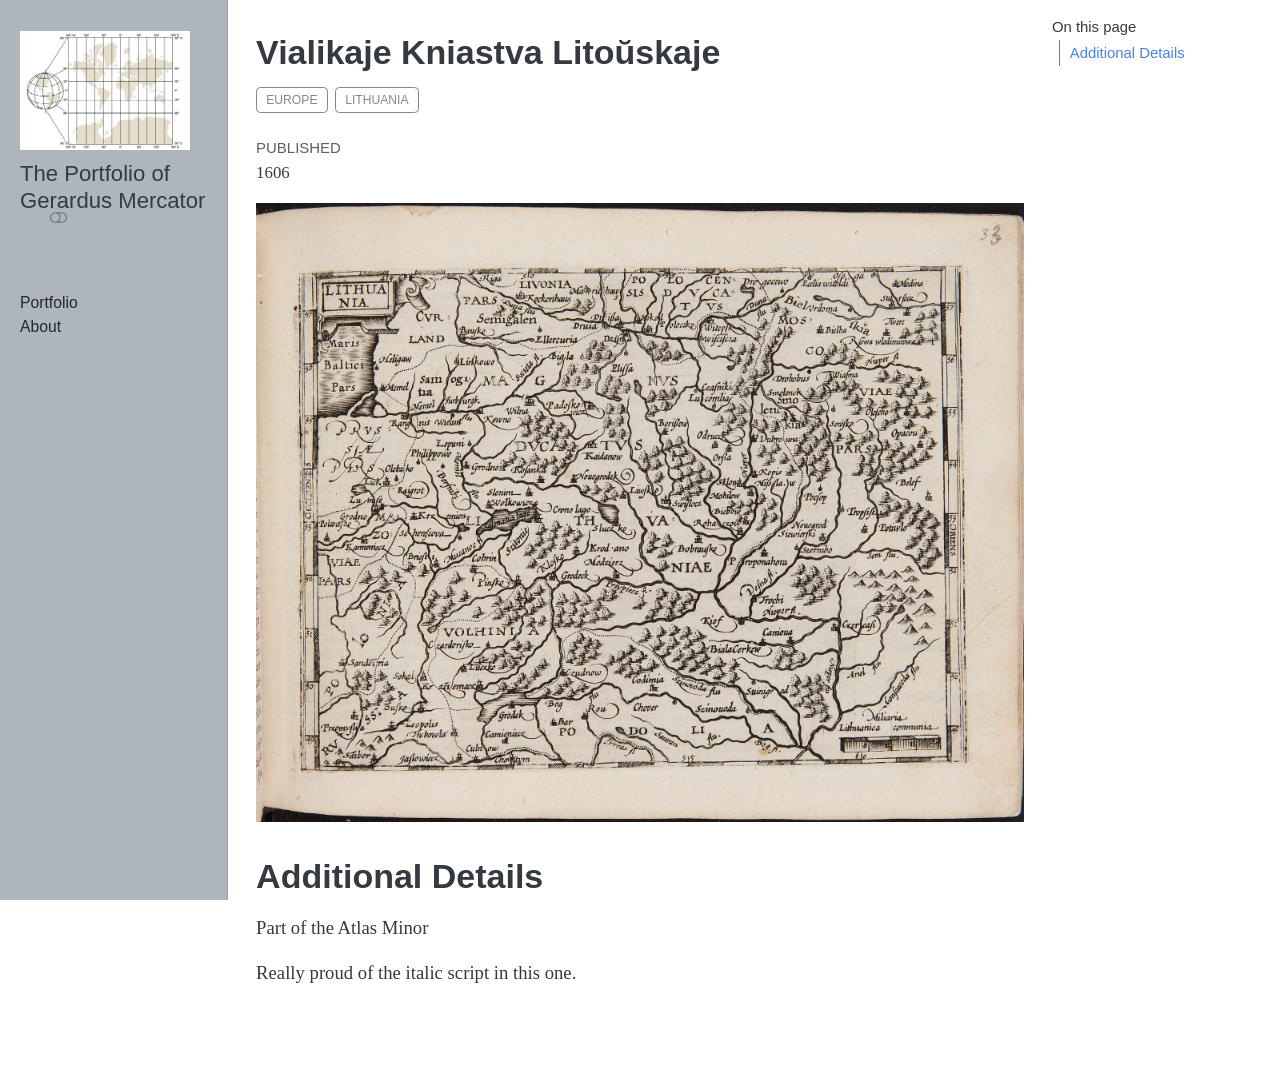
==== portfolio/lithuania/index.html @ 826758b4 "Built site for gh-pages" ====
<!DOCTYPE html>
<html xmlns="http://www.w3.org/1999/xhtml" lang="en" xml:lang="en"><head>

<meta charset="utf-8">
<meta name="generator" content="quarto-1.8.27">

<meta name="viewport" content="width=device-width, initial-scale=1.0, user-scalable=yes">

<meta name="dcterms.date" content="1606-01-01">

<title>Vialikaje Kniastva Litoŭskaje – My Portfolio</title>
<style>
code{white-space: pre-wrap;}
span.smallcaps{font-variant: small-caps;}
div.columns{display: flex; gap: min(4vw, 1.5em);}
div.column{flex: auto; overflow-x: auto;}
div.hanging-indent{margin-left: 1.5em; text-indent: -1.5em;}
ul.task-list{list-style: none;}
ul.task-list li input[type="checkbox"] {
  width: 0.8em;
  margin: 0 0.8em 0.2em -1em; /* quarto-specific, see https://github.com/quarto-dev/quarto-cli/issues/4556 */ 
  vertical-align: middle;
}
</style>


<script src="../../site_libs/quarto-nav/quarto-nav.js"></script>
<script src="../../site_libs/quarto-nav/headroom.min.js"></script>
<script src="../../site_libs/clipboard/clipboard.min.js"></script>
<script src="../../site_libs/quarto-search/autocomplete.umd.js"></script>
<script src="../../site_libs/quarto-search/fuse.min.js"></script>
<script src="../../site_libs/quarto-search/quarto-search.js"></script>
<meta name="quarto:offset" content="../../">
<link href="../..//logo.jpg" rel="icon" type="image/jpeg">
<script src="../../site_libs/quarto-html/quarto.js" type="module"></script>
<script src="../../site_libs/quarto-html/tabsets/tabsets.js" type="module"></script>
<script src="../../site_libs/quarto-html/axe/axe-check.js" type="module"></script>
<script src="../../site_libs/quarto-html/popper.min.js"></script>
<script src="../../site_libs/quarto-html/tippy.umd.min.js"></script>
<script src="../../site_libs/quarto-html/anchor.min.js"></script>
<link href="../../site_libs/quarto-html/tippy.css" rel="stylesheet">
<link href="../../site_libs/quarto-html/quarto-syntax-highlighting-ed96de9b727972fe78a7b5d16c58bf87.css" rel="stylesheet" class="quarto-color-scheme" id="quarto-text-highlighting-styles">
<link href="../../site_libs/quarto-html/quarto-syntax-highlighting-dark-4d9afe2b8d18ee9fa5d0d57b5ed4214d.css" rel="stylesheet" class="quarto-color-scheme quarto-color-alternate" id="quarto-text-highlighting-styles">
<link href="../../site_libs/quarto-html/quarto-syntax-highlighting-ed96de9b727972fe78a7b5d16c58bf87.css" rel="stylesheet" class="quarto-color-scheme-extra" id="quarto-text-highlighting-styles">
<script src="../../site_libs/bootstrap/bootstrap.min.js"></script>
<link href="../../site_libs/bootstrap/bootstrap-icons.css" rel="stylesheet">
<link href="../../site_libs/bootstrap/bootstrap-9fcf7a18369d275bc55558f000c729bd.min.css" rel="stylesheet" append-hash="true" class="quarto-color-scheme" id="quarto-bootstrap" data-mode="light">
<link href="../../site_libs/bootstrap/bootstrap-dark-da94aab8b07e0a6a9131356ee4c3b277.min.css" rel="stylesheet" append-hash="true" class="quarto-color-scheme quarto-color-alternate" id="quarto-bootstrap" data-mode="dark">
<link href="../../site_libs/bootstrap/bootstrap-9fcf7a18369d275bc55558f000c729bd.min.css" rel="stylesheet" append-hash="true" class="quarto-color-scheme-extra" id="quarto-bootstrap" data-mode="light">
<script id="quarto-search-options" type="application/json">{
  "location": "sidebar",
  "copy-button": false,
  "collapse-after": 3,
  "panel-placement": "start",
  "type": "textbox",
  "limit": 50,
  "keyboard-shortcut": [
    "f",
    "/",
    "s"
  ],
  "show-item-context": false,
  "language": {
    "search-no-results-text": "No results",
    "search-matching-documents-text": "matching documents",
    "search-copy-link-title": "Copy link to search",
    "search-hide-matches-text": "Hide additional matches",
    "search-more-match-text": "more match in this document",
    "search-more-matches-text": "more matches in this document",
    "search-clear-button-title": "Clear",
    "search-text-placeholder": "",
    "search-detached-cancel-button-title": "Cancel",
    "search-submit-button-title": "Submit",
    "search-label": "Search"
  }
}</script>


<link rel="stylesheet" href="../../styles.css">
</head>

<body class="nav-sidebar docked quarto-light"><script id="quarto-html-before-body" type="application/javascript">
    const toggleBodyColorMode = (bsSheetEl) => {
      const mode = bsSheetEl.getAttribute("data-mode");
      const bodyEl = window.document.querySelector("body");
      if (mode === "dark") {
        bodyEl.classList.add("quarto-dark");
        bodyEl.classList.remove("quarto-light");
      } else {
        bodyEl.classList.add("quarto-light");
        bodyEl.classList.remove("quarto-dark");
      }
    }
    const toggleBodyColorPrimary = () => {
      const bsSheetEl = window.document.querySelector("link#quarto-bootstrap:not([rel=disabled-stylesheet])");
      if (bsSheetEl) {
        toggleBodyColorMode(bsSheetEl);
      }
    }
    const setColorSchemeToggle = (alternate) => {
      const toggles = window.document.querySelectorAll('.quarto-color-scheme-toggle');
      for (let i=0; i < toggles.length; i++) {
        const toggle = toggles[i];
        if (toggle) {
          if (alternate) {
            toggle.classList.add("alternate");
          } else {
            toggle.classList.remove("alternate");
          }
        }
      }
    };
    const toggleColorMode = (alternate) => {
      // Switch the stylesheets
      const primaryStylesheets = window.document.querySelectorAll('link.quarto-color-scheme:not(.quarto-color-alternate)');
      const alternateStylesheets = window.document.querySelectorAll('link.quarto-color-scheme.quarto-color-alternate');
      manageTransitions('#quarto-margin-sidebar .nav-link', false);
      if (alternate) {
        // note: dark is layered on light, we don't disable primary!
        enableStylesheet(alternateStylesheets);
        for (const sheetNode of alternateStylesheets) {
          if (sheetNode.id === "quarto-bootstrap") {
            toggleBodyColorMode(sheetNode);
          }
        }
      } else {
        disableStylesheet(alternateStylesheets);
        enableStylesheet(primaryStylesheets)
        toggleBodyColorPrimary();
      }
      manageTransitions('#quarto-margin-sidebar .nav-link', true);
      // Switch the toggles
      setColorSchemeToggle(alternate)
      // Hack to workaround the fact that safari doesn't
      // properly recolor the scrollbar when toggling (#1455)
      if (navigator.userAgent.indexOf('Safari') > 0 && navigator.userAgent.indexOf('Chrome') == -1) {
        manageTransitions("body", false);
        window.scrollTo(0, 1);
        setTimeout(() => {
          window.scrollTo(0, 0);
          manageTransitions("body", true);
        }, 40);
      }
    }
    const disableStylesheet = (stylesheets) => {
      for (let i=0; i < stylesheets.length; i++) {
        const stylesheet = stylesheets[i];
        stylesheet.rel = 'disabled-stylesheet';
      }
    }
    const enableStylesheet = (stylesheets) => {
      for (let i=0; i < stylesheets.length; i++) {
        const stylesheet = stylesheets[i];
        if(stylesheet.rel !== 'stylesheet') { // for Chrome, which will still FOUC without this check
          stylesheet.rel = 'stylesheet';
        }
      }
    }
    const manageTransitions = (selector, allowTransitions) => {
      const els = window.document.querySelectorAll(selector);
      for (let i=0; i < els.length; i++) {
        const el = els[i];
        if (allowTransitions) {
          el.classList.remove('notransition');
        } else {
          el.classList.add('notransition');
        }
      }
    }
    const isFileUrl = () => {
      return window.location.protocol === 'file:';
    }
    const hasAlternateSentinel = () => {
      let styleSentinel = getColorSchemeSentinel();
      if (styleSentinel !== null) {
        return styleSentinel === "alternate";
      } else {
        return false;
      }
    }
    const setStyleSentinel = (alternate) => {
      const value = alternate ? "alternate" : "default";
      if (!isFileUrl()) {
        window.localStorage.setItem("quarto-color-scheme", value);
      } else {
        localAlternateSentinel = value;
      }
    }
    const getColorSchemeSentinel = () => {
      if (!isFileUrl()) {
        const storageValue = window.localStorage.getItem("quarto-color-scheme");
        return storageValue != null ? storageValue : localAlternateSentinel;
      } else {
        return localAlternateSentinel;
      }
    }
    const toggleGiscusIfUsed = (isAlternate, darkModeDefault) => {
      const baseTheme = document.querySelector('#giscus-base-theme')?.value ?? 'light';
      const alternateTheme = document.querySelector('#giscus-alt-theme')?.value ?? 'dark';
      let newTheme = '';
      if(authorPrefersDark) {
        newTheme = isAlternate ? baseTheme : alternateTheme;
      } else {
        newTheme = isAlternate ? alternateTheme : baseTheme;
      }
      const changeGiscusTheme = () => {
        // From: https://github.com/giscus/giscus/issues/336
        const sendMessage = (message) => {
          const iframe = document.querySelector('iframe.giscus-frame');
          if (!iframe) return;
          iframe.contentWindow.postMessage({ giscus: message }, 'https://giscus.app');
        }
        sendMessage({
          setConfig: {
            theme: newTheme
          }
        });
      }
      const isGiscussLoaded = window.document.querySelector('iframe.giscus-frame') !== null;
      if (isGiscussLoaded) {
        changeGiscusTheme();
      }
    };
    const authorPrefersDark = false;
    const darkModeDefault = authorPrefersDark;
      document.querySelector('link#quarto-text-highlighting-styles.quarto-color-scheme-extra').rel = 'disabled-stylesheet';
      document.querySelector('link#quarto-bootstrap.quarto-color-scheme-extra').rel = 'disabled-stylesheet';
    let localAlternateSentinel = darkModeDefault ? 'alternate' : 'default';
    // Dark / light mode switch
    window.quartoToggleColorScheme = () => {
      // Read the current dark / light value
      let toAlternate = !hasAlternateSentinel();
      toggleColorMode(toAlternate);
      setStyleSentinel(toAlternate);
      toggleGiscusIfUsed(toAlternate, darkModeDefault);
      window.dispatchEvent(new Event('resize'));
    };
    // Switch to dark mode if need be
    if (hasAlternateSentinel()) {
      toggleColorMode(true);
    } else {
      toggleColorMode(false);
    }
  </script>

<div id="quarto-search-results"></div>
  <header id="quarto-header" class="headroom fixed-top">
  <nav class="quarto-secondary-nav">
    <div class="container-fluid d-flex">
      <button type="button" class="quarto-btn-toggle btn" data-bs-toggle="collapse" role="button" data-bs-target=".quarto-sidebar-collapse-item" aria-controls="quarto-sidebar" aria-expanded="false" aria-label="Toggle sidebar navigation" onclick="if (window.quartoToggleHeadroom) { window.quartoToggleHeadroom(); }">
        <i class="bi bi-layout-text-sidebar-reverse"></i>
      </button>
        <nav class="quarto-page-breadcrumbs" aria-label="breadcrumb"><ol class="breadcrumb"><li class="breadcrumb-item">
      The Portfolio of Gerardus Mercator
      </li></ol></nav>
        <a class="flex-grow-1" role="navigation" data-bs-toggle="collapse" data-bs-target=".quarto-sidebar-collapse-item" aria-controls="quarto-sidebar" aria-expanded="false" aria-label="Toggle sidebar navigation" onclick="if (window.quartoToggleHeadroom) { window.quartoToggleHeadroom(); }">      
        </a>
      <button type="button" class="btn quarto-search-button" aria-label="Search" onclick="window.quartoOpenSearch();">
        <i class="bi bi-search"></i>
      </button>
    </div>
  </nav>
</header>
<!-- content -->
<div id="quarto-content" class="quarto-container page-columns page-rows-contents page-layout-article">
<!-- sidebar -->
  <nav id="quarto-sidebar" class="sidebar collapse collapse-horizontal quarto-sidebar-collapse-item sidebar-navigation docked overflow-auto">
    <div class="pt-lg-2 mt-2 text-left sidebar-header sidebar-header-stacked">
      <a href="../../index.html" class="sidebar-logo-link">
      <img src="../../logo.jpg" alt="" class="sidebar-logo light-content py-0 d-lg-inline d-none">
      <img src="../../logo.jpg" alt="" class="sidebar-logo dark-content py-0 d-lg-inline d-none">
      </a>
    <div class="sidebar-title mb-0 py-0">
      <a href="../../">The Portfolio of Gerardus Mercator</a> 
        <div class="sidebar-tools-main tools-wide">
    <a href="https://bsky.app" title="" class="quarto-navigation-tool px-1" aria-label=""><i class="bi bi-bluesky"></i></a>
    <a href="https://github.com" title="" class="quarto-navigation-tool px-1" aria-label=""><i class="bi bi-github"></i></a>
    <a href="https://gmail.com" title="" class="quarto-navigation-tool px-1" aria-label=""><i class="bi bi-envelope"></i></a>
  <a href="" class="quarto-color-scheme-toggle quarto-navigation-tool  px-1" onclick="window.quartoToggleColorScheme(); return false;" title="Toggle dark mode"><i class="bi"></i></a>
</div>
    </div>
      </div>
        <div class="mt-2 flex-shrink-0 align-items-center">
        <div class="sidebar-search">
        <div id="quarto-search" class="" title="Search"></div>
        </div>
        </div>
    <div class="sidebar-menu-container"> 
    <ul class="list-unstyled mt-1">
        <li class="sidebar-item">
  <div class="sidebar-item-container"> 
  <a href="../../index.html" class="sidebar-item-text sidebar-link">
 <span class="menu-text">Portfolio</span></a>
  </div>
</li>
        <li class="sidebar-item">
  <div class="sidebar-item-container"> 
  <a href="../../about.html" class="sidebar-item-text sidebar-link">
 <span class="menu-text">About</span></a>
  </div>
</li>
    </ul>
    </div>
</nav>
<div id="quarto-sidebar-glass" class="quarto-sidebar-collapse-item" data-bs-toggle="collapse" data-bs-target=".quarto-sidebar-collapse-item"></div>
<!-- margin-sidebar -->
    <div id="quarto-margin-sidebar" class="sidebar margin-sidebar">
        <nav id="TOC" role="doc-toc" class="toc-active">
    <h2 id="toc-title">On this page</h2>
   
  <ul>
  <li><a href="#additional-details" id="toc-additional-details" class="nav-link active" data-scroll-target="#additional-details">Additional Details</a></li>
  </ul>
</nav>
    </div>
<!-- main -->
<main class="content" id="quarto-document-content">


<header id="title-block-header" class="quarto-title-block default">
<div class="quarto-title">
<h1 class="title">Vialikaje Kniastva Litoŭskaje</h1>
  <div class="quarto-categories">
    <div class="quarto-category">europe</div>
    <div class="quarto-category">lithuania</div>
  </div>
  </div>



<div class="quarto-title-meta">

    
    <div>
    <div class="quarto-title-meta-heading">Published</div>
    <div class="quarto-title-meta-contents">
      <p class="date">1606</p>
    </div>
  </div>
  
    
  </div>
  


</header>


<p><img src="./lithuania.jpg" class="img-fluid"></p>
<section id="additional-details" class="level1">
<h1>Additional Details</h1>
<p>Part of the Atlas Minor</p>
<p>Really proud of the italic script in this one.</p>


</section>

</main> <!-- /main -->
<script id="quarto-html-after-body" type="application/javascript">
  window.document.addEventListener("DOMContentLoaded", function (event) {
    // Ensure there is a toggle, if there isn't float one in the top right
    if (window.document.querySelector('.quarto-color-scheme-toggle') === null) {
      const a = window.document.createElement('a');
      a.classList.add('top-right');
      a.classList.add('quarto-color-scheme-toggle');
      a.href = "";
      a.onclick = function() { try { window.quartoToggleColorScheme(); } catch {} return false; };
      const i = window.document.createElement("i");
      i.classList.add('bi');
      a.appendChild(i);
      window.document.body.appendChild(a);
    }
    setColorSchemeToggle(hasAlternateSentinel())
    const icon = "";
    const anchorJS = new window.AnchorJS();
    anchorJS.options = {
      placement: 'right',
      icon: icon
    };
    anchorJS.add('.anchored');
    const isCodeAnnotation = (el) => {
      for (const clz of el.classList) {
        if (clz.startsWith('code-annotation-')) {                     
          return true;
        }
      }
      return false;
    }
    const onCopySuccess = function(e) {
      // button target
      const button = e.trigger;
      // don't keep focus
      button.blur();
      // flash "checked"
      button.classList.add('code-copy-button-checked');
      var currentTitle = button.getAttribute("title");
      button.setAttribute("title", "Copied!");
      let tooltip;
      if (window.bootstrap) {
        button.setAttribute("data-bs-toggle", "tooltip");
        button.setAttribute("data-bs-placement", "left");
        button.setAttribute("data-bs-title", "Copied!");
        tooltip = new bootstrap.Tooltip(button, 
          { trigger: "manual", 
            customClass: "code-copy-button-tooltip",
            offset: [0, -8]});
        tooltip.show();    
      }
      setTimeout(function() {
        if (tooltip) {
          tooltip.hide();
          button.removeAttribute("data-bs-title");
          button.removeAttribute("data-bs-toggle");
          button.removeAttribute("data-bs-placement");
        }
        button.setAttribute("title", currentTitle);
        button.classList.remove('code-copy-button-checked');
      }, 1000);
      // clear code selection
      e.clearSelection();
    }
    const getTextToCopy = function(trigger) {
      const outerScaffold = trigger.parentElement.cloneNode(true);
      const codeEl = outerScaffold.querySelector('code');
      for (const childEl of codeEl.children) {
        if (isCodeAnnotation(childEl)) {
          childEl.remove();
        }
      }
      return codeEl.innerText;
    }
    const clipboard = new window.ClipboardJS('.code-copy-button:not([data-in-quarto-modal])', {
      text: getTextToCopy
    });
    clipboard.on('success', onCopySuccess);
    if (window.document.getElementById('quarto-embedded-source-code-modal')) {
      const clipboardModal = new window.ClipboardJS('.code-copy-button[data-in-quarto-modal]', {
        text: getTextToCopy,
        container: window.document.getElementById('quarto-embedded-source-code-modal')
      });
      clipboardModal.on('success', onCopySuccess);
    }
      var localhostRegex = new RegExp(/^(?:http|https):\/\/localhost\:?[0-9]*\//);
      var mailtoRegex = new RegExp(/^mailto:/);
        var filterRegex = new RegExp('/' + window.location.host + '/');
      var isInternal = (href) => {
          return filterRegex.test(href) || localhostRegex.test(href) || mailtoRegex.test(href);
      }
      // Inspect non-navigation links and adorn them if external
     var links = window.document.querySelectorAll('a[href]:not(.nav-link):not(.navbar-brand):not(.toc-action):not(.sidebar-link):not(.sidebar-item-toggle):not(.pagination-link):not(.no-external):not([aria-hidden]):not(.dropdown-item):not(.quarto-navigation-tool):not(.about-link)');
      for (var i=0; i<links.length; i++) {
        const link = links[i];
        if (!isInternal(link.href)) {
          // undo the damage that might have been done by quarto-nav.js in the case of
          // links that we want to consider external
          if (link.dataset.originalHref !== undefined) {
            link.href = link.dataset.originalHref;
          }
        }
      }
    function tippyHover(el, contentFn, onTriggerFn, onUntriggerFn) {
      const config = {
        allowHTML: true,
        maxWidth: 500,
        delay: 100,
        arrow: false,
        appendTo: function(el) {
            return el.parentElement;
        },
        interactive: true,
        interactiveBorder: 10,
        theme: 'quarto',
        placement: 'bottom-start',
      };
      if (contentFn) {
        config.content = contentFn;
      }
      if (onTriggerFn) {
        config.onTrigger = onTriggerFn;
      }
      if (onUntriggerFn) {
        config.onUntrigger = onUntriggerFn;
      }
      window.tippy(el, config); 
    }
    const noterefs = window.document.querySelectorAll('a[role="doc-noteref"]');
    for (var i=0; i<noterefs.length; i++) {
      const ref = noterefs[i];
      tippyHover(ref, function() {
        // use id or data attribute instead here
        let href = ref.getAttribute('data-footnote-href') || ref.getAttribute('href');
        try { href = new URL(href).hash; } catch {}
        const id = href.replace(/^#\/?/, "");
        const note = window.document.getElementById(id);
        if (note) {
          return note.innerHTML;
        } else {
          return "";
        }
      });
    }
    const xrefs = window.document.querySelectorAll('a.quarto-xref');
    const processXRef = (id, note) => {
      // Strip column container classes
      const stripColumnClz = (el) => {
        el.classList.remove("page-full", "page-columns");
        if (el.children) {
          for (const child of el.children) {
            stripColumnClz(child);
          }
        }
      }
      stripColumnClz(note)
      if (id === null || id.startsWith('sec-')) {
        // Special case sections, only their first couple elements
        const container = document.createElement("div");
        if (note.children && note.children.length > 2) {
          container.appendChild(note.children[0].cloneNode(true));
          for (let i = 1; i < note.children.length; i++) {
            const child = note.children[i];
            if (child.tagName === "P" && child.innerText === "") {
              continue;
            } else {
              container.appendChild(child.cloneNode(true));
              break;
            }
          }
          if (window.Quarto?.typesetMath) {
            window.Quarto.typesetMath(container);
          }
          return container.innerHTML
        } else {
          if (window.Quarto?.typesetMath) {
            window.Quarto.typesetMath(note);
          }
          return note.innerHTML;
        }
      } else {
        // Remove any anchor links if they are present
        const anchorLink = note.querySelector('a.anchorjs-link');
        if (anchorLink) {
          anchorLink.remove();
        }
        if (window.Quarto?.typesetMath) {
          window.Quarto.typesetMath(note);
        }
        if (note.classList.contains("callout")) {
          return note.outerHTML;
        } else {
          return note.innerHTML;
        }
      }
    }
    for (var i=0; i<xrefs.length; i++) {
      const xref = xrefs[i];
      tippyHover(xref, undefined, function(instance) {
        instance.disable();
        let url = xref.getAttribute('href');
        let hash = undefined; 
        if (url.startsWith('#')) {
          hash = url;
        } else {
          try { hash = new URL(url).hash; } catch {}
        }
        if (hash) {
          const id = hash.replace(/^#\/?/, "");
          const note = window.document.getElementById(id);
          if (note !== null) {
            try {
              const html = processXRef(id, note.cloneNode(true));
              instance.setContent(html);
            } finally {
              instance.enable();
              instance.show();
            }
          } else {
            // See if we can fetch this
            fetch(url.split('#')[0])
            .then(res => res.text())
            .then(html => {
              const parser = new DOMParser();
              const htmlDoc = parser.parseFromString(html, "text/html");
              const note = htmlDoc.getElementById(id);
              if (note !== null) {
                const html = processXRef(id, note);
                instance.setContent(html);
              } 
            }).finally(() => {
              instance.enable();
              instance.show();
            });
          }
        } else {
          // See if we can fetch a full url (with no hash to target)
          // This is a special case and we should probably do some content thinning / targeting
          fetch(url)
          .then(res => res.text())
          .then(html => {
            const parser = new DOMParser();
            const htmlDoc = parser.parseFromString(html, "text/html");
            const note = htmlDoc.querySelector('main.content');
            if (note !== null) {
              // This should only happen for chapter cross references
              // (since there is no id in the URL)
              // remove the first header
              if (note.children.length > 0 && note.children[0].tagName === "HEADER") {
                note.children[0].remove();
              }
              const html = processXRef(null, note);
              instance.setContent(html);
            } 
          }).finally(() => {
            instance.enable();
            instance.show();
          });
        }
      }, function(instance) {
      });
    }
        let selectedAnnoteEl;
        const selectorForAnnotation = ( cell, annotation) => {
          let cellAttr = 'data-code-cell="' + cell + '"';
          let lineAttr = 'data-code-annotation="' +  annotation + '"';
          const selector = 'span[' + cellAttr + '][' + lineAttr + ']';
          return selector;
        }
        const selectCodeLines = (annoteEl) => {
          const doc = window.document;
          const targetCell = annoteEl.getAttribute("data-target-cell");
          const targetAnnotation = annoteEl.getAttribute("data-target-annotation");
          const annoteSpan = window.document.querySelector(selectorForAnnotation(targetCell, targetAnnotation));
          const lines = annoteSpan.getAttribute("data-code-lines").split(",");
          const lineIds = lines.map((line) => {
            return targetCell + "-" + line;
          })
          let top = null;
          let height = null;
          let parent = null;
          if (lineIds.length > 0) {
              //compute the position of the single el (top and bottom and make a div)
              const el = window.document.getElementById(lineIds[0]);
              top = el.offsetTop;
              height = el.offsetHeight;
              parent = el.parentElement.parentElement;
            if (lineIds.length > 1) {
              const lastEl = window.document.getElementById(lineIds[lineIds.length - 1]);
              const bottom = lastEl.offsetTop + lastEl.offsetHeight;
              height = bottom - top;
            }
            if (top !== null && height !== null && parent !== null) {
              // cook up a div (if necessary) and position it 
              let div = window.document.getElementById("code-annotation-line-highlight");
              if (div === null) {
                div = window.document.createElement("div");
                div.setAttribute("id", "code-annotation-line-highlight");
                div.style.position = 'absolute';
                parent.appendChild(div);
              }
              div.style.top = top - 2 + "px";
              div.style.height = height + 4 + "px";
              div.style.left = 0;
              let gutterDiv = window.document.getElementById("code-annotation-line-highlight-gutter");
              if (gutterDiv === null) {
                gutterDiv = window.document.createElement("div");
                gutterDiv.setAttribute("id", "code-annotation-line-highlight-gutter");
                gutterDiv.style.position = 'absolute';
                const codeCell = window.document.getElementById(targetCell);
                const gutter = codeCell.querySelector('.code-annotation-gutter');
                gutter.appendChild(gutterDiv);
              }
              gutterDiv.style.top = top - 2 + "px";
              gutterDiv.style.height = height + 4 + "px";
            }
            selectedAnnoteEl = annoteEl;
          }
        };
        const unselectCodeLines = () => {
          const elementsIds = ["code-annotation-line-highlight", "code-annotation-line-highlight-gutter"];
          elementsIds.forEach((elId) => {
            const div = window.document.getElementById(elId);
            if (div) {
              div.remove();
            }
          });
          selectedAnnoteEl = undefined;
        };
          // Handle positioning of the toggle
      window.addEventListener(
        "resize",
        throttle(() => {
          elRect = undefined;
          if (selectedAnnoteEl) {
            selectCodeLines(selectedAnnoteEl);
          }
        }, 10)
      );
      function throttle(fn, ms) {
      let throttle = false;
      let timer;
        return (...args) => {
          if(!throttle) { // first call gets through
              fn.apply(this, args);
              throttle = true;
          } else { // all the others get throttled
              if(timer) clearTimeout(timer); // cancel #2
              timer = setTimeout(() => {
                fn.apply(this, args);
                timer = throttle = false;
              }, ms);
          }
        };
      }
        // Attach click handler to the DT
        const annoteDls = window.document.querySelectorAll('dt[data-target-cell]');
        for (const annoteDlNode of annoteDls) {
          annoteDlNode.addEventListener('click', (event) => {
            const clickedEl = event.target;
            if (clickedEl !== selectedAnnoteEl) {
              unselectCodeLines();
              const activeEl = window.document.querySelector('dt[data-target-cell].code-annotation-active');
              if (activeEl) {
                activeEl.classList.remove('code-annotation-active');
              }
              selectCodeLines(clickedEl);
              clickedEl.classList.add('code-annotation-active');
            } else {
              // Unselect the line
              unselectCodeLines();
              clickedEl.classList.remove('code-annotation-active');
            }
          });
        }
    const findCites = (el) => {
      const parentEl = el.parentElement;
      if (parentEl) {
        const cites = parentEl.dataset.cites;
        if (cites) {
          return {
            el,
            cites: cites.split(' ')
          };
        } else {
          return findCites(el.parentElement)
        }
      } else {
        return undefined;
      }
    };
    var bibliorefs = window.document.querySelectorAll('a[role="doc-biblioref"]');
    for (var i=0; i<bibliorefs.length; i++) {
      const ref = bibliorefs[i];
      const citeInfo = findCites(ref);
      if (citeInfo) {
        tippyHover(citeInfo.el, function() {
          var popup = window.document.createElement('div');
          citeInfo.cites.forEach(function(cite) {
            var citeDiv = window.document.createElement('div');
            citeDiv.classList.add('hanging-indent');
            citeDiv.classList.add('csl-entry');
            var biblioDiv = window.document.getElementById('ref-' + cite);
            if (biblioDiv) {
              citeDiv.innerHTML = biblioDiv.innerHTML;
            }
            popup.appendChild(citeDiv);
          });
          return popup.innerHTML;
        });
      }
    }
  });
  </script>
</div> <!-- /content -->




</body></html>
---- site_libs/quarto-html/tippy.css ----
.tippy-box[data-animation=fade][data-state=hidden]{opacity:0}[data-tippy-root]{max-width:calc(100vw - 10px)}.tippy-box{position:relative;background-color:#333;color:#fff;border-radius:4px;font-size:14px;line-height:1.4;white-space:normal;outline:0;transition-property:transform,visibility,opacity}.tippy-box[data-placement^=top]>.tippy-arrow{bottom:0}.tippy-box[data-placement^=top]>.tippy-arrow:before{bottom:-7px;left:0;border-width:8px 8px 0;border-top-color:initial;transform-origin:center top}.tippy-box[data-placement^=bottom]>.tippy-arrow{top:0}.tippy-box[data-placement^=bottom]>.tippy-arrow:before{top:-7px;left:0;border-width:0 8px 8px;border-bottom-color:initial;transform-origin:center bottom}.tippy-box[data-placement^=left]>.tippy-arrow{right:0}.tippy-box[data-placement^=left]>.tippy-arrow:before{border-width:8px 0 8px 8px;border-left-color:initial;right:-7px;transform-origin:center left}.tippy-box[data-placement^=right]>.tippy-arrow{left:0}.tippy-box[data-placement^=right]>.tippy-arrow:before{left:-7px;border-width:8px 8px 8px 0;border-right-color:initial;transform-origin:center right}.tippy-box[data-inertia][data-state=visible]{transition-timing-function:cubic-bezier(.54,1.5,.38,1.11)}.tippy-arrow{width:16px;height:16px;color:#333}.tippy-arrow:before{content:"";position:absolute;border-color:transparent;border-style:solid}.tippy-content{position:relative;padding:5px 9px;z-index:1}
---- site_libs/quarto-html/quarto-syntax-highlighting-ed96de9b727972fe78a7b5d16c58bf87.css ----
/* quarto syntax highlight colors */
:root {
  --quarto-hl-ot-color: #003B4F;
  --quarto-hl-at-color: #657422;
  --quarto-hl-ss-color: #20794D;
  --quarto-hl-an-color: #5E5E5E;
  --quarto-hl-fu-color: #4758AB;
  --quarto-hl-st-color: #20794D;
  --quarto-hl-cf-color: #003B4F;
  --quarto-hl-op-color: #5E5E5E;
  --quarto-hl-er-color: #AD0000;
  --quarto-hl-bn-color: #AD0000;
  --quarto-hl-al-color: #AD0000;
  --quarto-hl-va-color: #111111;
  --quarto-hl-bu-color: inherit;
  --quarto-hl-ex-color: inherit;
  --quarto-hl-pp-color: #AD0000;
  --quarto-hl-in-color: #5E5E5E;
  --quarto-hl-vs-color: #20794D;
  --quarto-hl-wa-color: #5E5E5E;
  --quarto-hl-do-color: #5E5E5E;
  --quarto-hl-im-color: #00769E;
  --quarto-hl-ch-color: #20794D;
  --quarto-hl-dt-color: #AD0000;
  --quarto-hl-fl-color: #AD0000;
  --quarto-hl-co-color: #5E5E5E;
  --quarto-hl-cv-color: #5E5E5E;
  --quarto-hl-cn-color: #8f5902;
  --quarto-hl-sc-color: #5E5E5E;
  --quarto-hl-dv-color: #AD0000;
  --quarto-hl-kw-color: #003B4F;
}

/* other quarto variables */
:root {
  --quarto-font-monospace: SFMono-Regular, Menlo, Monaco, Consolas, "Liberation Mono", "Courier New", monospace;
}

/* syntax highlight based on Pandoc's rules */
pre > code.sourceCode > span {
  color: #003B4F;
}

code.sourceCode > span {
  color: #003B4F;
}

div.sourceCode,
div.sourceCode pre.sourceCode {
  color: #003B4F;
}

/* Normal */
code span {
  color: #003B4F;
}

/* Alert */
code span.al {
  color: #AD0000;
  font-style: inherit;
}

/* Annotation */
code span.an {
  color: #5E5E5E;
  font-style: inherit;
}

/* Attribute */
code span.at {
  color: #657422;
  font-style: inherit;
}

/* BaseN */
code span.bn {
  color: #AD0000;
  font-style: inherit;
}

/* BuiltIn */
code span.bu {
  font-style: inherit;
}

/* ControlFlow */
code span.cf {
  color: #003B4F;
  font-weight: bold;
  font-style: inherit;
}

/* Char */
code span.ch {
  color: #20794D;
  font-style: inherit;
}

/* Constant */
code span.cn {
  color: #8f5902;
  font-style: inherit;
}

/* Comment */
code span.co {
  color: #5E5E5E;
  font-style: inherit;
}

/* CommentVar */
code span.cv {
  color: #5E5E5E;
  font-style: italic;
}

/* Documentation */
code span.do {
  color: #5E5E5E;
  font-style: italic;
}

/* DataType */
code span.dt {
  color: #AD0000;
  font-style: inherit;
}

/* DecVal */
code span.dv {
  color: #AD0000;
  font-style: inherit;
}

/* Error */
code span.er {
  color: #AD0000;
  font-style: inherit;
}

/* Extension */
code span.ex {
  font-style: inherit;
}

/* Float */
code span.fl {
  color: #AD0000;
  font-style: inherit;
}

/* Function */
code span.fu {
  color: #4758AB;
  font-style: inherit;
}

/* Import */
code span.im {
  color: #00769E;
  font-style: inherit;
}

/* Information */
code span.in {
  color: #5E5E5E;
  font-style: inherit;
}

/* Keyword */
code span.kw {
  color: #003B4F;
  font-weight: bold;
  font-style: inherit;
}

/* Operator */
code span.op {
  color: #5E5E5E;
  font-style: inherit;
}

/* Other */
code span.ot {
  color: #003B4F;
  font-style: inherit;
}

/* Preprocessor */
code span.pp {
  color: #AD0000;
  font-style: inherit;
}

/* SpecialChar */
code span.sc {
  color: #5E5E5E;
  font-style: inherit;
}

/* SpecialString */
code span.ss {
  color: #20794D;
  font-style: inherit;
}

/* String */
code span.st {
  color: #20794D;
  font-style: inherit;
}

/* Variable */
code span.va {
  color: #111111;
  font-style: inherit;
}

/* VerbatimString */
code span.vs {
  color: #20794D;
  font-style: inherit;
}

/* Warning */
code span.wa {
  color: #5E5E5E;
  font-style: italic;
}

.prevent-inlining {
  content: "</";
}

/*# sourceMappingURL=0920dd6d7437995b8cdf7429764427b1.css.map */
---- site_libs/quarto-html/quarto-syntax-highlighting-dark-4d9afe2b8d18ee9fa5d0d57b5ed4214d.css ----
/* quarto syntax highlight colors */
:root {
  --quarto-hl-al-color: #f07178;
  --quarto-hl-an-color: #d4d0ab;
  --quarto-hl-at-color: #00e0e0;
  --quarto-hl-bn-color: #d4d0ab;
  --quarto-hl-bu-color: #abe338;
  --quarto-hl-ch-color: #abe338;
  --quarto-hl-co-color: #f8f8f2;
  --quarto-hl-cv-color: #ffd700;
  --quarto-hl-cn-color: #ffd700;
  --quarto-hl-cf-color: #ffa07a;
  --quarto-hl-dt-color: #ffa07a;
  --quarto-hl-dv-color: #d4d0ab;
  --quarto-hl-do-color: #f8f8f2;
  --quarto-hl-er-color: #f07178;
  --quarto-hl-ex-color: #00e0e0;
  --quarto-hl-fl-color: #d4d0ab;
  --quarto-hl-fu-color: #ffa07a;
  --quarto-hl-im-color: #abe338;
  --quarto-hl-in-color: #d4d0ab;
  --quarto-hl-kw-color: #ffa07a;
  --quarto-hl-op-color: #ffa07a;
  --quarto-hl-ot-color: #00e0e0;
  --quarto-hl-pp-color: #dcc6e0;
  --quarto-hl-re-color: #00e0e0;
  --quarto-hl-sc-color: #abe338;
  --quarto-hl-ss-color: #abe338;
  --quarto-hl-st-color: #abe338;
  --quarto-hl-va-color: #00e0e0;
  --quarto-hl-vs-color: #abe338;
  --quarto-hl-wa-color: #dcc6e0;
}

/* other quarto variables */
:root {
  --quarto-font-monospace: SFMono-Regular, Menlo, Monaco, Consolas, "Liberation Mono", "Courier New", monospace;
}

/* syntax highlight based on Pandoc's rules */
pre > code.sourceCode > span {
  color: #f8f8f2;
}

code.sourceCode > span {
  color: #f8f8f2;
}

div.sourceCode,
div.sourceCode pre.sourceCode {
  color: #f8f8f2;
}

/* Normal */
code span {
  color: #f8f8f2;
}

/* Alert */
code span.al {
  color: #f07178;
}

/* Annotation */
code span.an {
  color: #d4d0ab;
}

/* Attribute */
code span.at {
  color: #00e0e0;
}

/* BaseN */
code span.bn {
  color: #d4d0ab;
}

/* BuiltIn */
code span.bu {
  color: #abe338;
}

/* ControlFlow */
code span.cf {
  font-weight: bold;
  color: #ffa07a;
}

/* Char */
code span.ch {
  color: #abe338;
}

/* Constant */
code span.cn {
  color: #ffd700;
}

/* Comment */
code span.co {
  font-style: italic;
  color: #f8f8f2;
}

/* CommentVar */
code span.cv {
  color: #ffd700;
}

/* Documentation */
code span.do {
  color: #f8f8f2;
}

/* DataType */
code span.dt {
  color: #ffa07a;
}

/* DecVal */
code span.dv {
  color: #d4d0ab;
}

/* Error */
code span.er {
  color: #f07178;
  text-decoration: underline;
}

/* Extension */
code span.ex {
  font-weight: bold;
  color: #00e0e0;
}

/* Float */
code span.fl {
  color: #d4d0ab;
}

/* Function */
code span.fu {
  color: #ffa07a;
}

/* Import */
code span.im {
  color: #abe338;
}

/* Information */
code span.in {
  color: #d4d0ab;
}

/* Keyword */
code span.kw {
  font-weight: bold;
  color: #ffa07a;
}

/* Operator */
code span.op {
  color: #ffa07a;
}

/* Other */
code span.ot {
  color: #00e0e0;
}

/* Preprocessor */
code span.pp {
  color: #dcc6e0;
}

/* RegionMarker */
code span.re {
  background-color: #f8f8f2;
  color: #00e0e0;
}

/* SpecialChar */
code span.sc {
  color: #abe338;
}

/* SpecialString */
code span.ss {
  color: #abe338;
}

/* String */
code span.st {
  color: #abe338;
}

/* Variable */
code span.va {
  color: #00e0e0;
}

/* VerbatimString */
code span.vs {
  color: #abe338;
}

/* Warning */
code span.wa {
  color: #dcc6e0;
}

.prevent-inlining {
  content: "</";
}

/*# sourceMappingURL=86edf53ecdff796acf02dbceed379426.css.map */
---- site_libs/quarto-html/quarto-syntax-highlighting-ed96de9b727972fe78a7b5d16c58bf87.css ----
/* quarto syntax highlight colors */
:root {
  --quarto-hl-ot-color: #003B4F;
  --quarto-hl-at-color: #657422;
  --quarto-hl-ss-color: #20794D;
  --quarto-hl-an-color: #5E5E5E;
  --quarto-hl-fu-color: #4758AB;
  --quarto-hl-st-color: #20794D;
  --quarto-hl-cf-color: #003B4F;
  --quarto-hl-op-color: #5E5E5E;
  --quarto-hl-er-color: #AD0000;
  --quarto-hl-bn-color: #AD0000;
  --quarto-hl-al-color: #AD0000;
  --quarto-hl-va-color: #111111;
  --quarto-hl-bu-color: inherit;
  --quarto-hl-ex-color: inherit;
  --quarto-hl-pp-color: #AD0000;
  --quarto-hl-in-color: #5E5E5E;
  --quarto-hl-vs-color: #20794D;
  --quarto-hl-wa-color: #5E5E5E;
  --quarto-hl-do-color: #5E5E5E;
  --quarto-hl-im-color: #00769E;
  --quarto-hl-ch-color: #20794D;
  --quarto-hl-dt-color: #AD0000;
  --quarto-hl-fl-color: #AD0000;
  --quarto-hl-co-color: #5E5E5E;
  --quarto-hl-cv-color: #5E5E5E;
  --quarto-hl-cn-color: #8f5902;
  --quarto-hl-sc-color: #5E5E5E;
  --quarto-hl-dv-color: #AD0000;
  --quarto-hl-kw-color: #003B4F;
}

/* other quarto variables */
:root {
  --quarto-font-monospace: SFMono-Regular, Menlo, Monaco, Consolas, "Liberation Mono", "Courier New", monospace;
}

/* syntax highlight based on Pandoc's rules */
pre > code.sourceCode > span {
  color: #003B4F;
}

code.sourceCode > span {
  color: #003B4F;
}

div.sourceCode,
div.sourceCode pre.sourceCode {
  color: #003B4F;
}

/* Normal */
code span {
  color: #003B4F;
}

/* Alert */
code span.al {
  color: #AD0000;
  font-style: inherit;
}

/* Annotation */
code span.an {
  color: #5E5E5E;
  font-style: inherit;
}

/* Attribute */
code span.at {
  color: #657422;
  font-style: inherit;
}

/* BaseN */
code span.bn {
  color: #AD0000;
  font-style: inherit;
}

/* BuiltIn */
code span.bu {
  font-style: inherit;
}

/* ControlFlow */
code span.cf {
  color: #003B4F;
  font-weight: bold;
  font-style: inherit;
}

/* Char */
code span.ch {
  color: #20794D;
  font-style: inherit;
}

/* Constant */
code span.cn {
  color: #8f5902;
  font-style: inherit;
}

/* Comment */
code span.co {
  color: #5E5E5E;
  font-style: inherit;
}

/* CommentVar */
code span.cv {
  color: #5E5E5E;
  font-style: italic;
}

/* Documentation */
code span.do {
  color: #5E5E5E;
  font-style: italic;
}

/* DataType */
code span.dt {
  color: #AD0000;
  font-style: inherit;
}

/* DecVal */
code span.dv {
  color: #AD0000;
  font-style: inherit;
}

/* Error */
code span.er {
  color: #AD0000;
  font-style: inherit;
}

/* Extension */
code span.ex {
  font-style: inherit;
}

/* Float */
code span.fl {
  color: #AD0000;
  font-style: inherit;
}

/* Function */
code span.fu {
  color: #4758AB;
  font-style: inherit;
}

/* Import */
code span.im {
  color: #00769E;
  font-style: inherit;
}

/* Information */
code span.in {
  color: #5E5E5E;
  font-style: inherit;
}

/* Keyword */
code span.kw {
  color: #003B4F;
  font-weight: bold;
  font-style: inherit;
}

/* Operator */
code span.op {
  color: #5E5E5E;
  font-style: inherit;
}

/* Other */
code span.ot {
  color: #003B4F;
  font-style: inherit;
}

/* Preprocessor */
code span.pp {
  color: #AD0000;
  font-style: inherit;
}

/* SpecialChar */
code span.sc {
  color: #5E5E5E;
  font-style: inherit;
}

/* SpecialString */
code span.ss {
  color: #20794D;
  font-style: inherit;
}

/* String */
code span.st {
  color: #20794D;
  font-style: inherit;
}

/* Variable */
code span.va {
  color: #111111;
  font-style: inherit;
}

/* VerbatimString */
code span.vs {
  color: #20794D;
  font-style: inherit;
}

/* Warning */
code span.wa {
  color: #5E5E5E;
  font-style: italic;
}

.prevent-inlining {
  content: "</";
}

/*# sourceMappingURL=0920dd6d7437995b8cdf7429764427b1.css.map */
---- styles.css ----
/* css styles */
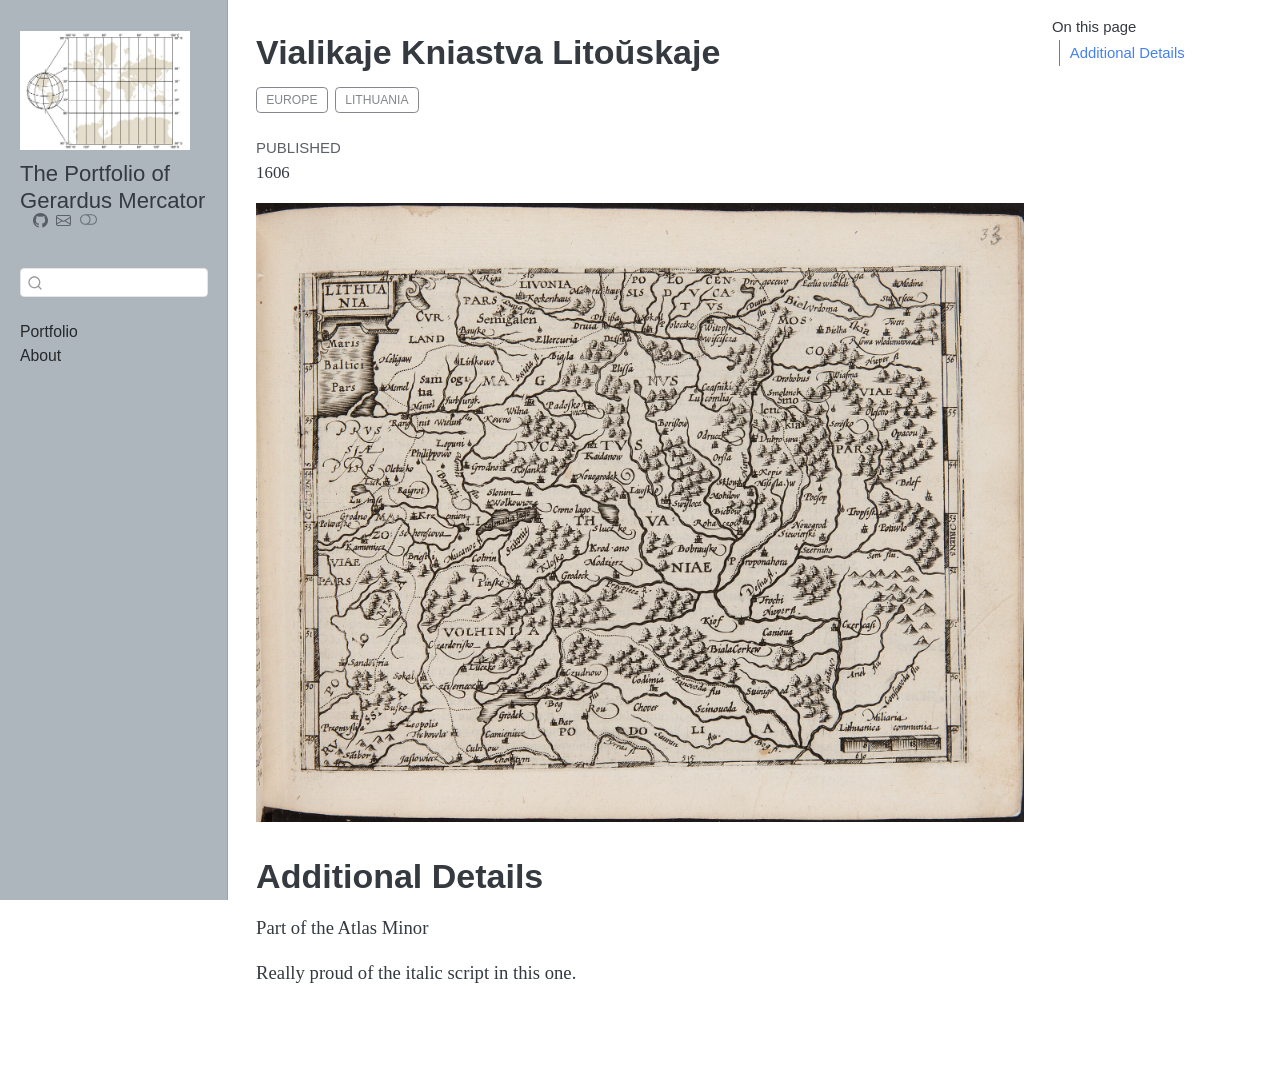
==== commit b8376a17: "Built site for gh-pages" ====
--- a/portfolio/lithuania/index.html
+++ b/portfolio/lithuania/index.html
@@ -2,13 +2,13 @@
 <html xmlns="http://www.w3.org/1999/xhtml" lang="en" xml:lang="en"><head>
 
 <meta charset="utf-8">
-<meta name="generator" content="quarto-1.8.27">
+<meta name="generator" content="quarto-1.4.549">
 
 <meta name="viewport" content="width=device-width, initial-scale=1.0, user-scalable=yes">
 
 <meta name="dcterms.date" content="1606-01-01">
 
-<title>Vialikaje Kniastva Litoŭskaje – My Portfolio</title>
+<title>My Portfolio - Vialikaje Kniastva Litoŭskaje</title>
 <style>
 code{white-space: pre-wrap;}
 span.smallcaps{font-variant: small-caps;}
@@ -32,21 +32,20 @@
 <script src="../../site_libs/quarto-search/quarto-search.js"></script>
 <meta name="quarto:offset" content="../../">
 <link href="../..//logo.jpg" rel="icon" type="image/jpeg">
-<script src="../../site_libs/quarto-html/quarto.js" type="module"></script>
-<script src="../../site_libs/quarto-html/tabsets/tabsets.js" type="module"></script>
-<script src="../../site_libs/quarto-html/axe/axe-check.js" type="module"></script>
+<script src="../../site_libs/quarto-html/quarto.js"></script>
 <script src="../../site_libs/quarto-html/popper.min.js"></script>
 <script src="../../site_libs/quarto-html/tippy.umd.min.js"></script>
 <script src="../../site_libs/quarto-html/anchor.min.js"></script>
 <link href="../../site_libs/quarto-html/tippy.css" rel="stylesheet">
-<link href="../../site_libs/quarto-html/quarto-syntax-highlighting-ed96de9b727972fe78a7b5d16c58bf87.css" rel="stylesheet" class="quarto-color-scheme" id="quarto-text-highlighting-styles">
-<link href="../../site_libs/quarto-html/quarto-syntax-highlighting-dark-4d9afe2b8d18ee9fa5d0d57b5ed4214d.css" rel="stylesheet" class="quarto-color-scheme quarto-color-alternate" id="quarto-text-highlighting-styles">
-<link href="../../site_libs/quarto-html/quarto-syntax-highlighting-ed96de9b727972fe78a7b5d16c58bf87.css" rel="stylesheet" class="quarto-color-scheme-extra" id="quarto-text-highlighting-styles">
+<link href="../../site_libs/quarto-html/quarto-syntax-highlighting.css" rel="stylesheet" class="quarto-color-scheme" id="quarto-text-highlighting-styles">
+<link href="../../site_libs/quarto-html/quarto-syntax-highlighting-dark.css" rel="prefetch" class="quarto-color-scheme quarto-color-alternate" id="quarto-text-highlighting-styles">
 <script src="../../site_libs/bootstrap/bootstrap.min.js"></script>
 <link href="../../site_libs/bootstrap/bootstrap-icons.css" rel="stylesheet">
-<link href="../../site_libs/bootstrap/bootstrap-9fcf7a18369d275bc55558f000c729bd.min.css" rel="stylesheet" append-hash="true" class="quarto-color-scheme" id="quarto-bootstrap" data-mode="light">
-<link href="../../site_libs/bootstrap/bootstrap-dark-da94aab8b07e0a6a9131356ee4c3b277.min.css" rel="stylesheet" append-hash="true" class="quarto-color-scheme quarto-color-alternate" id="quarto-bootstrap" data-mode="dark">
-<link href="../../site_libs/bootstrap/bootstrap-9fcf7a18369d275bc55558f000c729bd.min.css" rel="stylesheet" append-hash="true" class="quarto-color-scheme-extra" id="quarto-bootstrap" data-mode="light">
+<link href="../../site_libs/bootstrap/bootstrap.min.css" rel="stylesheet" class="quarto-color-scheme" id="quarto-bootstrap" data-mode="light">
+<link href="../../site_libs/bootstrap/bootstrap-dark.min.css" rel="prefetch" class="quarto-color-scheme quarto-color-alternate" id="quarto-bootstrap" data-mode="dark">
+<script src="../../site_libs/quarto-contrib/glightbox/glightbox.min.js"></script>
+<link href="../../site_libs/quarto-contrib/glightbox/glightbox.min.css" rel="stylesheet">
+<link href="../../site_libs/quarto-contrib/glightbox/lightbox.css" rel="stylesheet">
 <script id="quarto-search-options" type="application/json">{
   "location": "sidebar",
   "copy-button": false,
@@ -79,183 +78,21 @@
 <link rel="stylesheet" href="../../styles.css">
 </head>
 
-<body class="nav-sidebar docked quarto-light"><script id="quarto-html-before-body" type="application/javascript">
-    const toggleBodyColorMode = (bsSheetEl) => {
-      const mode = bsSheetEl.getAttribute("data-mode");
-      const bodyEl = window.document.querySelector("body");
-      if (mode === "dark") {
-        bodyEl.classList.add("quarto-dark");
-        bodyEl.classList.remove("quarto-light");
-      } else {
-        bodyEl.classList.add("quarto-light");
-        bodyEl.classList.remove("quarto-dark");
-      }
-    }
-    const toggleBodyColorPrimary = () => {
-      const bsSheetEl = window.document.querySelector("link#quarto-bootstrap:not([rel=disabled-stylesheet])");
-      if (bsSheetEl) {
-        toggleBodyColorMode(bsSheetEl);
-      }
-    }
-    const setColorSchemeToggle = (alternate) => {
-      const toggles = window.document.querySelectorAll('.quarto-color-scheme-toggle');
-      for (let i=0; i < toggles.length; i++) {
-        const toggle = toggles[i];
-        if (toggle) {
-          if (alternate) {
-            toggle.classList.add("alternate");
-          } else {
-            toggle.classList.remove("alternate");
-          }
-        }
-      }
-    };
-    const toggleColorMode = (alternate) => {
-      // Switch the stylesheets
-      const primaryStylesheets = window.document.querySelectorAll('link.quarto-color-scheme:not(.quarto-color-alternate)');
-      const alternateStylesheets = window.document.querySelectorAll('link.quarto-color-scheme.quarto-color-alternate');
-      manageTransitions('#quarto-margin-sidebar .nav-link', false);
-      if (alternate) {
-        // note: dark is layered on light, we don't disable primary!
-        enableStylesheet(alternateStylesheets);
-        for (const sheetNode of alternateStylesheets) {
-          if (sheetNode.id === "quarto-bootstrap") {
-            toggleBodyColorMode(sheetNode);
-          }
-        }
-      } else {
-        disableStylesheet(alternateStylesheets);
-        enableStylesheet(primaryStylesheets)
-        toggleBodyColorPrimary();
-      }
-      manageTransitions('#quarto-margin-sidebar .nav-link', true);
-      // Switch the toggles
-      setColorSchemeToggle(alternate)
-      // Hack to workaround the fact that safari doesn't
-      // properly recolor the scrollbar when toggling (#1455)
-      if (navigator.userAgent.indexOf('Safari') > 0 && navigator.userAgent.indexOf('Chrome') == -1) {
-        manageTransitions("body", false);
-        window.scrollTo(0, 1);
-        setTimeout(() => {
-          window.scrollTo(0, 0);
-          manageTransitions("body", true);
-        }, 40);
-      }
-    }
-    const disableStylesheet = (stylesheets) => {
-      for (let i=0; i < stylesheets.length; i++) {
-        const stylesheet = stylesheets[i];
-        stylesheet.rel = 'disabled-stylesheet';
-      }
-    }
-    const enableStylesheet = (stylesheets) => {
-      for (let i=0; i < stylesheets.length; i++) {
-        const stylesheet = stylesheets[i];
-        if(stylesheet.rel !== 'stylesheet') { // for Chrome, which will still FOUC without this check
-          stylesheet.rel = 'stylesheet';
-        }
-      }
-    }
-    const manageTransitions = (selector, allowTransitions) => {
-      const els = window.document.querySelectorAll(selector);
-      for (let i=0; i < els.length; i++) {
-        const el = els[i];
-        if (allowTransitions) {
-          el.classList.remove('notransition');
-        } else {
-          el.classList.add('notransition');
-        }
-      }
-    }
-    const isFileUrl = () => {
-      return window.location.protocol === 'file:';
-    }
-    const hasAlternateSentinel = () => {
-      let styleSentinel = getColorSchemeSentinel();
-      if (styleSentinel !== null) {
-        return styleSentinel === "alternate";
-      } else {
-        return false;
-      }
-    }
-    const setStyleSentinel = (alternate) => {
-      const value = alternate ? "alternate" : "default";
-      if (!isFileUrl()) {
-        window.localStorage.setItem("quarto-color-scheme", value);
-      } else {
-        localAlternateSentinel = value;
-      }
-    }
-    const getColorSchemeSentinel = () => {
-      if (!isFileUrl()) {
-        const storageValue = window.localStorage.getItem("quarto-color-scheme");
-        return storageValue != null ? storageValue : localAlternateSentinel;
-      } else {
-        return localAlternateSentinel;
-      }
-    }
-    const toggleGiscusIfUsed = (isAlternate, darkModeDefault) => {
-      const baseTheme = document.querySelector('#giscus-base-theme')?.value ?? 'light';
-      const alternateTheme = document.querySelector('#giscus-alt-theme')?.value ?? 'dark';
-      let newTheme = '';
-      if(authorPrefersDark) {
-        newTheme = isAlternate ? baseTheme : alternateTheme;
-      } else {
-        newTheme = isAlternate ? alternateTheme : baseTheme;
-      }
-      const changeGiscusTheme = () => {
-        // From: https://github.com/giscus/giscus/issues/336
-        const sendMessage = (message) => {
-          const iframe = document.querySelector('iframe.giscus-frame');
-          if (!iframe) return;
-          iframe.contentWindow.postMessage({ giscus: message }, 'https://giscus.app');
-        }
-        sendMessage({
-          setConfig: {
-            theme: newTheme
-          }
-        });
-      }
-      const isGiscussLoaded = window.document.querySelector('iframe.giscus-frame') !== null;
-      if (isGiscussLoaded) {
-        changeGiscusTheme();
-      }
-    };
-    const authorPrefersDark = false;
-    const darkModeDefault = authorPrefersDark;
-      document.querySelector('link#quarto-text-highlighting-styles.quarto-color-scheme-extra').rel = 'disabled-stylesheet';
-      document.querySelector('link#quarto-bootstrap.quarto-color-scheme-extra').rel = 'disabled-stylesheet';
-    let localAlternateSentinel = darkModeDefault ? 'alternate' : 'default';
-    // Dark / light mode switch
-    window.quartoToggleColorScheme = () => {
-      // Read the current dark / light value
-      let toAlternate = !hasAlternateSentinel();
-      toggleColorMode(toAlternate);
-      setStyleSentinel(toAlternate);
-      toggleGiscusIfUsed(toAlternate, darkModeDefault);
-      window.dispatchEvent(new Event('resize'));
-    };
-    // Switch to dark mode if need be
-    if (hasAlternateSentinel()) {
-      toggleColorMode(true);
-    } else {
-      toggleColorMode(false);
-    }
-  </script>
+<body class="nav-sidebar docked">
 
 <div id="quarto-search-results"></div>
   <header id="quarto-header" class="headroom fixed-top">
   <nav class="quarto-secondary-nav">
     <div class="container-fluid d-flex">
-      <button type="button" class="quarto-btn-toggle btn" data-bs-toggle="collapse" role="button" data-bs-target=".quarto-sidebar-collapse-item" aria-controls="quarto-sidebar" aria-expanded="false" aria-label="Toggle sidebar navigation" onclick="if (window.quartoToggleHeadroom) { window.quartoToggleHeadroom(); }">
+      <button type="button" class="quarto-btn-toggle btn" data-bs-toggle="collapse" data-bs-target=".quarto-sidebar-collapse-item" aria-controls="quarto-sidebar" aria-expanded="false" aria-label="Toggle sidebar navigation" onclick="if (window.quartoToggleHeadroom) { window.quartoToggleHeadroom(); }">
         <i class="bi bi-layout-text-sidebar-reverse"></i>
       </button>
         <nav class="quarto-page-breadcrumbs" aria-label="breadcrumb"><ol class="breadcrumb"><li class="breadcrumb-item">
       The Portfolio of Gerardus Mercator
       </li></ol></nav>
-        <a class="flex-grow-1" role="navigation" data-bs-toggle="collapse" data-bs-target=".quarto-sidebar-collapse-item" aria-controls="quarto-sidebar" aria-expanded="false" aria-label="Toggle sidebar navigation" onclick="if (window.quartoToggleHeadroom) { window.quartoToggleHeadroom(); }">      
+        <a class="flex-grow-1" role="button" data-bs-toggle="collapse" data-bs-target=".quarto-sidebar-collapse-item" aria-controls="quarto-sidebar" aria-expanded="false" aria-label="Toggle sidebar navigation" onclick="if (window.quartoToggleHeadroom) { window.quartoToggleHeadroom(); }">      
         </a>
-      <button type="button" class="btn quarto-search-button" aria-label="Search" onclick="window.quartoOpenSearch();">
+      <button type="button" class="btn quarto-search-button" aria-label="" onclick="window.quartoOpenSearch();">
         <i class="bi bi-search"></i>
       </button>
     </div>
@@ -267,8 +104,7 @@
   <nav id="quarto-sidebar" class="sidebar collapse collapse-horizontal quarto-sidebar-collapse-item sidebar-navigation docked overflow-auto">
     <div class="pt-lg-2 mt-2 text-left sidebar-header sidebar-header-stacked">
       <a href="../../index.html" class="sidebar-logo-link">
-      <img src="../../logo.jpg" alt="" class="sidebar-logo light-content py-0 d-lg-inline d-none">
-      <img src="../../logo.jpg" alt="" class="sidebar-logo dark-content py-0 d-lg-inline d-none">
+      <img src="../../logo.jpg" alt="" class="sidebar-logo py-0 d-lg-inline d-none">
       </a>
     <div class="sidebar-title mb-0 py-0">
       <a href="../../">The Portfolio of Gerardus Mercator</a> 
@@ -316,7 +152,6 @@
 <!-- main -->
 <main class="content" id="quarto-document-content">
 
-
 <header id="title-block-header" class="quarto-title-block default">
 <div class="quarto-title">
 <h1 class="title">Vialikaje Kniastva Litoŭskaje</h1>
@@ -346,7 +181,7 @@
 </header>
 
 
-<p><img src="./lithuania.jpg" class="img-fluid"></p>
+<p><a href="./lithuania.jpg" class="lightbox" data-gallery="quarto-lightbox-gallery-1"><img src="./lithuania.jpg" class="img-fluid"></a></p>
 <section id="additional-details" class="level1">
 <h1>Additional Details</h1>
 <p>Part of the Atlas Minor</p>
@@ -357,71 +192,187 @@
 
 </main> <!-- /main -->
 <script id="quarto-html-after-body" type="application/javascript">
-  window.document.addEventListener("DOMContentLoaded", function (event) {
-    // Ensure there is a toggle, if there isn't float one in the top right
-    if (window.document.querySelector('.quarto-color-scheme-toggle') === null) {
-      const a = window.document.createElement('a');
-      a.classList.add('top-right');
-      a.classList.add('quarto-color-scheme-toggle');
-      a.href = "";
-      a.onclick = function() { try { window.quartoToggleColorScheme(); } catch {} return false; };
-      const i = window.document.createElement("i");
-      i.classList.add('bi');
-      a.appendChild(i);
-      window.document.body.appendChild(a);
-    }
-    setColorSchemeToggle(hasAlternateSentinel())
-    const icon = "";
-    const anchorJS = new window.AnchorJS();
-    anchorJS.options = {
-      placement: 'right',
-      icon: icon
-    };
-    anchorJS.add('.anchored');
-    const isCodeAnnotation = (el) => {
-      for (const clz of el.classList) {
-        if (clz.startsWith('code-annotation-')) {                     
-          return true;
-        }
-      }
+window.document.addEventListener("DOMContentLoaded", function (event) {
+  const toggleBodyColorMode = (bsSheetEl) => {
+    const mode = bsSheetEl.getAttribute("data-mode");
+    const bodyEl = window.document.querySelector("body");
+    if (mode === "dark") {
+      bodyEl.classList.add("quarto-dark");
+      bodyEl.classList.remove("quarto-light");
+    } else {
+      bodyEl.classList.add("quarto-light");
+      bodyEl.classList.remove("quarto-dark");
+    }
+  }
+  const toggleBodyColorPrimary = () => {
+    const bsSheetEl = window.document.querySelector("link#quarto-bootstrap");
+    if (bsSheetEl) {
+      toggleBodyColorMode(bsSheetEl);
+    }
+  }
+  toggleBodyColorPrimary();  
+  const disableStylesheet = (stylesheets) => {
+    for (let i=0; i < stylesheets.length; i++) {
+      const stylesheet = stylesheets[i];
+      stylesheet.rel = 'prefetch';
+    }
+  }
+  const enableStylesheet = (stylesheets) => {
+    for (let i=0; i < stylesheets.length; i++) {
+      const stylesheet = stylesheets[i];
+      stylesheet.rel = 'stylesheet';
+    }
+  }
+  const manageTransitions = (selector, allowTransitions) => {
+    const els = window.document.querySelectorAll(selector);
+    for (let i=0; i < els.length; i++) {
+      const el = els[i];
+      if (allowTransitions) {
+        el.classList.remove('notransition');
+      } else {
+        el.classList.add('notransition');
+      }
+    }
+  }
+  const toggleGiscusIfUsed = (isAlternate, darkModeDefault) => {
+    const baseTheme = document.querySelector('#giscus-base-theme')?.value ?? 'light';
+    const alternateTheme = document.querySelector('#giscus-alt-theme')?.value ?? 'dark';
+    let newTheme = '';
+    if(darkModeDefault) {
+      newTheme = isAlternate ? baseTheme : alternateTheme;
+    } else {
+      newTheme = isAlternate ? alternateTheme : baseTheme;
+    }
+    const changeGiscusTheme = () => {
+      // From: https://github.com/giscus/giscus/issues/336
+      const sendMessage = (message) => {
+        const iframe = document.querySelector('iframe.giscus-frame');
+        if (!iframe) return;
+        iframe.contentWindow.postMessage({ giscus: message }, 'https://giscus.app');
+      }
+      sendMessage({
+        setConfig: {
+          theme: newTheme
+        }
+      });
+    }
+    const isGiscussLoaded = window.document.querySelector('iframe.giscus-frame') !== null;
+    if (isGiscussLoaded) {
+      changeGiscusTheme();
+    }
+  }
+  const toggleColorMode = (alternate) => {
+    // Switch the stylesheets
+    const alternateStylesheets = window.document.querySelectorAll('link.quarto-color-scheme.quarto-color-alternate');
+    manageTransitions('#quarto-margin-sidebar .nav-link', false);
+    if (alternate) {
+      enableStylesheet(alternateStylesheets);
+      for (const sheetNode of alternateStylesheets) {
+        if (sheetNode.id === "quarto-bootstrap") {
+          toggleBodyColorMode(sheetNode);
+        }
+      }
+    } else {
+      disableStylesheet(alternateStylesheets);
+      toggleBodyColorPrimary();
+    }
+    manageTransitions('#quarto-margin-sidebar .nav-link', true);
+    // Switch the toggles
+    const toggles = window.document.querySelectorAll('.quarto-color-scheme-toggle');
+    for (let i=0; i < toggles.length; i++) {
+      const toggle = toggles[i];
+      if (toggle) {
+        if (alternate) {
+          toggle.classList.add("alternate");     
+        } else {
+          toggle.classList.remove("alternate");
+        }
+      }
+    }
+    // Hack to workaround the fact that safari doesn't
+    // properly recolor the scrollbar when toggling (#1455)
+    if (navigator.userAgent.indexOf('Safari') > 0 && navigator.userAgent.indexOf('Chrome') == -1) {
+      manageTransitions("body", false);
+      window.scrollTo(0, 1);
+      setTimeout(() => {
+        window.scrollTo(0, 0);
+        manageTransitions("body", true);
+      }, 40);  
+    }
+  }
+  const isFileUrl = () => { 
+    return window.location.protocol === 'file:';
+  }
+  const hasAlternateSentinel = () => {  
+    let styleSentinel = getColorSchemeSentinel();
+    if (styleSentinel !== null) {
+      return styleSentinel === "alternate";
+    } else {
       return false;
     }
-    const onCopySuccess = function(e) {
-      // button target
-      const button = e.trigger;
-      // don't keep focus
-      button.blur();
-      // flash "checked"
-      button.classList.add('code-copy-button-checked');
-      var currentTitle = button.getAttribute("title");
-      button.setAttribute("title", "Copied!");
-      let tooltip;
-      if (window.bootstrap) {
-        button.setAttribute("data-bs-toggle", "tooltip");
-        button.setAttribute("data-bs-placement", "left");
-        button.setAttribute("data-bs-title", "Copied!");
-        tooltip = new bootstrap.Tooltip(button, 
-          { trigger: "manual", 
-            customClass: "code-copy-button-tooltip",
-            offset: [0, -8]});
-        tooltip.show();    
-      }
-      setTimeout(function() {
-        if (tooltip) {
-          tooltip.hide();
-          button.removeAttribute("data-bs-title");
-          button.removeAttribute("data-bs-toggle");
-          button.removeAttribute("data-bs-placement");
-        }
-        button.setAttribute("title", currentTitle);
-        button.classList.remove('code-copy-button-checked');
-      }, 1000);
-      // clear code selection
-      e.clearSelection();
-    }
-    const getTextToCopy = function(trigger) {
-      const outerScaffold = trigger.parentElement.cloneNode(true);
-      const codeEl = outerScaffold.querySelector('code');
+  }
+  const setStyleSentinel = (alternate) => {
+    const value = alternate ? "alternate" : "default";
+    if (!isFileUrl()) {
+      window.localStorage.setItem("quarto-color-scheme", value);
+    } else {
+      localAlternateSentinel = value;
+    }
+  }
+  const getColorSchemeSentinel = () => {
+    if (!isFileUrl()) {
+      const storageValue = window.localStorage.getItem("quarto-color-scheme");
+      return storageValue != null ? storageValue : localAlternateSentinel;
+    } else {
+      return localAlternateSentinel;
+    }
+  }
+  const darkModeDefault = false;
+  let localAlternateSentinel = darkModeDefault ? 'alternate' : 'default';
+  // Dark / light mode switch
+  window.quartoToggleColorScheme = () => {
+    // Read the current dark / light value 
+    let toAlternate = !hasAlternateSentinel();
+    toggleColorMode(toAlternate);
+    setStyleSentinel(toAlternate);
+    toggleGiscusIfUsed(toAlternate, darkModeDefault);
+  };
+  // Ensure there is a toggle, if there isn't float one in the top right
+  if (window.document.querySelector('.quarto-color-scheme-toggle') === null) {
+    const a = window.document.createElement('a');
+    a.classList.add('top-right');
+    a.classList.add('quarto-color-scheme-toggle');
+    a.href = "";
+    a.onclick = function() { try { window.quartoToggleColorScheme(); } catch {} return false; };
+    const i = window.document.createElement("i");
+    i.classList.add('bi');
+    a.appendChild(i);
+    window.document.body.appendChild(a);
+  }
+  // Switch to dark mode if need be
+  if (hasAlternateSentinel()) {
+    toggleColorMode(true);
+  } else {
+    toggleColorMode(false);
+  }
+  const icon = "";
+  const anchorJS = new window.AnchorJS();
+  anchorJS.options = {
+    placement: 'right',
+    icon: icon
+  };
+  anchorJS.add('.anchored');
+  const isCodeAnnotation = (el) => {
+    for (const clz of el.classList) {
+      if (clz.startsWith('code-annotation-')) {                     
+        return true;
+      }
+    }
+    return false;
+  }
+  const clipboard = new window.ClipboardJS('.code-copy-button', {
+    text: function(trigger) {
+      const codeEl = trigger.previousElementSibling.cloneNode(true);
       for (const childEl of codeEl.children) {
         if (isCodeAnnotation(childEl)) {
           childEl.remove();
@@ -429,184 +380,162 @@
       }
       return codeEl.innerText;
     }
-    const clipboard = new window.ClipboardJS('.code-copy-button:not([data-in-quarto-modal])', {
-      text: getTextToCopy
+  });
+  clipboard.on('success', function(e) {
+    // button target
+    const button = e.trigger;
+    // don't keep focus
+    button.blur();
+    // flash "checked"
+    button.classList.add('code-copy-button-checked');
+    var currentTitle = button.getAttribute("title");
+    button.setAttribute("title", "Copied!");
+    let tooltip;
+    if (window.bootstrap) {
+      button.setAttribute("data-bs-toggle", "tooltip");
+      button.setAttribute("data-bs-placement", "left");
+      button.setAttribute("data-bs-title", "Copied!");
+      tooltip = new bootstrap.Tooltip(button, 
+        { trigger: "manual", 
+          customClass: "code-copy-button-tooltip",
+          offset: [0, -8]});
+      tooltip.show();    
+    }
+    setTimeout(function() {
+      if (tooltip) {
+        tooltip.hide();
+        button.removeAttribute("data-bs-title");
+        button.removeAttribute("data-bs-toggle");
+        button.removeAttribute("data-bs-placement");
+      }
+      button.setAttribute("title", currentTitle);
+      button.classList.remove('code-copy-button-checked');
+    }, 1000);
+    // clear code selection
+    e.clearSelection();
+  });
+  function tippyHover(el, contentFn, onTriggerFn, onUntriggerFn) {
+    const config = {
+      allowHTML: true,
+      maxWidth: 500,
+      delay: 100,
+      arrow: false,
+      appendTo: function(el) {
+          return el.parentElement;
+      },
+      interactive: true,
+      interactiveBorder: 10,
+      theme: 'quarto',
+      placement: 'bottom-start',
+    };
+    if (contentFn) {
+      config.content = contentFn;
+    }
+    if (onTriggerFn) {
+      config.onTrigger = onTriggerFn;
+    }
+    if (onUntriggerFn) {
+      config.onUntrigger = onUntriggerFn;
+    }
+    window.tippy(el, config); 
+  }
+  const noterefs = window.document.querySelectorAll('a[role="doc-noteref"]');
+  for (var i=0; i<noterefs.length; i++) {
+    const ref = noterefs[i];
+    tippyHover(ref, function() {
+      // use id or data attribute instead here
+      let href = ref.getAttribute('data-footnote-href') || ref.getAttribute('href');
+      try { href = new URL(href).hash; } catch {}
+      const id = href.replace(/^#\/?/, "");
+      const note = window.document.getElementById(id);
+      return note.innerHTML;
     });
-    clipboard.on('success', onCopySuccess);
-    if (window.document.getElementById('quarto-embedded-source-code-modal')) {
-      const clipboardModal = new window.ClipboardJS('.code-copy-button[data-in-quarto-modal]', {
-        text: getTextToCopy,
-        container: window.document.getElementById('quarto-embedded-source-code-modal')
-      });
-      clipboardModal.on('success', onCopySuccess);
-    }
-      var localhostRegex = new RegExp(/^(?:http|https):\/\/localhost\:?[0-9]*\//);
-      var mailtoRegex = new RegExp(/^mailto:/);
-        var filterRegex = new RegExp('/' + window.location.host + '/');
-      var isInternal = (href) => {
-          return filterRegex.test(href) || localhostRegex.test(href) || mailtoRegex.test(href);
-      }
-      // Inspect non-navigation links and adorn them if external
-     var links = window.document.querySelectorAll('a[href]:not(.nav-link):not(.navbar-brand):not(.toc-action):not(.sidebar-link):not(.sidebar-item-toggle):not(.pagination-link):not(.no-external):not([aria-hidden]):not(.dropdown-item):not(.quarto-navigation-tool):not(.about-link)');
-      for (var i=0; i<links.length; i++) {
-        const link = links[i];
-        if (!isInternal(link.href)) {
-          // undo the damage that might have been done by quarto-nav.js in the case of
-          // links that we want to consider external
-          if (link.dataset.originalHref !== undefined) {
-            link.href = link.dataset.originalHref;
+  }
+  const xrefs = window.document.querySelectorAll('a.quarto-xref');
+  const processXRef = (id, note) => {
+    // Strip column container classes
+    const stripColumnClz = (el) => {
+      el.classList.remove("page-full", "page-columns");
+      if (el.children) {
+        for (const child of el.children) {
+          stripColumnClz(child);
+        }
+      }
+    }
+    stripColumnClz(note)
+    if (id === null || id.startsWith('sec-')) {
+      // Special case sections, only their first couple elements
+      const container = document.createElement("div");
+      if (note.children && note.children.length > 2) {
+        container.appendChild(note.children[0].cloneNode(true));
+        for (let i = 1; i < note.children.length; i++) {
+          const child = note.children[i];
+          if (child.tagName === "P" && child.innerText === "") {
+            continue;
+          } else {
+            container.appendChild(child.cloneNode(true));
+            break;
           }
         }
-      }
-    function tippyHover(el, contentFn, onTriggerFn, onUntriggerFn) {
-      const config = {
-        allowHTML: true,
-        maxWidth: 500,
-        delay: 100,
-        arrow: false,
-        appendTo: function(el) {
-            return el.parentElement;
-        },
-        interactive: true,
-        interactiveBorder: 10,
-        theme: 'quarto',
-        placement: 'bottom-start',
-      };
-      if (contentFn) {
-        config.content = contentFn;
-      }
-      if (onTriggerFn) {
-        config.onTrigger = onTriggerFn;
-      }
-      if (onUntriggerFn) {
-        config.onUntrigger = onUntriggerFn;
-      }
-      window.tippy(el, config); 
-    }
-    const noterefs = window.document.querySelectorAll('a[role="doc-noteref"]');
-    for (var i=0; i<noterefs.length; i++) {
-      const ref = noterefs[i];
-      tippyHover(ref, function() {
-        // use id or data attribute instead here
-        let href = ref.getAttribute('data-footnote-href') || ref.getAttribute('href');
-        try { href = new URL(href).hash; } catch {}
-        const id = href.replace(/^#\/?/, "");
-        const note = window.document.getElementById(id);
-        if (note) {
-          return note.innerHTML;
-        } else {
-          return "";
-        }
-      });
-    }
-    const xrefs = window.document.querySelectorAll('a.quarto-xref');
-    const processXRef = (id, note) => {
-      // Strip column container classes
-      const stripColumnClz = (el) => {
-        el.classList.remove("page-full", "page-columns");
-        if (el.children) {
-          for (const child of el.children) {
-            stripColumnClz(child);
-          }
-        }
-      }
-      stripColumnClz(note)
-      if (id === null || id.startsWith('sec-')) {
-        // Special case sections, only their first couple elements
-        const container = document.createElement("div");
-        if (note.children && note.children.length > 2) {
-          container.appendChild(note.children[0].cloneNode(true));
-          for (let i = 1; i < note.children.length; i++) {
-            const child = note.children[i];
-            if (child.tagName === "P" && child.innerText === "") {
-              continue;
-            } else {
-              container.appendChild(child.cloneNode(true));
-              break;
-            }
-          }
-          if (window.Quarto?.typesetMath) {
-            window.Quarto.typesetMath(container);
-          }
-          return container.innerHTML
-        } else {
-          if (window.Quarto?.typesetMath) {
-            window.Quarto.typesetMath(note);
-          }
-          return note.innerHTML;
-        }
+        if (window.Quarto?.typesetMath) {
+          window.Quarto.typesetMath(container);
+        }
+        return container.innerHTML
       } else {
-        // Remove any anchor links if they are present
-        const anchorLink = note.querySelector('a.anchorjs-link');
-        if (anchorLink) {
-          anchorLink.remove();
-        }
         if (window.Quarto?.typesetMath) {
           window.Quarto.typesetMath(note);
         }
-        if (note.classList.contains("callout")) {
-          return note.outerHTML;
-        } else {
-          return note.innerHTML;
-        }
-      }
-    }
-    for (var i=0; i<xrefs.length; i++) {
-      const xref = xrefs[i];
-      tippyHover(xref, undefined, function(instance) {
-        instance.disable();
-        let url = xref.getAttribute('href');
-        let hash = undefined; 
-        if (url.startsWith('#')) {
-          hash = url;
-        } else {
-          try { hash = new URL(url).hash; } catch {}
-        }
-        if (hash) {
-          const id = hash.replace(/^#\/?/, "");
-          const note = window.document.getElementById(id);
-          if (note !== null) {
-            try {
-              const html = processXRef(id, note.cloneNode(true));
-              instance.setContent(html);
-            } finally {
-              instance.enable();
-              instance.show();
-            }
-          } else {
-            // See if we can fetch this
-            fetch(url.split('#')[0])
-            .then(res => res.text())
-            .then(html => {
-              const parser = new DOMParser();
-              const htmlDoc = parser.parseFromString(html, "text/html");
-              const note = htmlDoc.getElementById(id);
-              if (note !== null) {
-                const html = processXRef(id, note);
-                instance.setContent(html);
-              } 
-            }).finally(() => {
-              instance.enable();
-              instance.show();
-            });
+        return note.innerHTML;
+      }
+    } else {
+      // Remove any anchor links if they are present
+      const anchorLink = note.querySelector('a.anchorjs-link');
+      if (anchorLink) {
+        anchorLink.remove();
+      }
+      if (window.Quarto?.typesetMath) {
+        window.Quarto.typesetMath(note);
+      }
+      // TODO in 1.5, we should make sure this works without a callout special case
+      if (note.classList.contains("callout")) {
+        return note.outerHTML;
+      } else {
+        return note.innerHTML;
+      }
+    }
+  }
+  for (var i=0; i<xrefs.length; i++) {
+    const xref = xrefs[i];
+    tippyHover(xref, undefined, function(instance) {
+      instance.disable();
+      let url = xref.getAttribute('href');
+      let hash = undefined; 
+      if (url.startsWith('#')) {
+        hash = url;
+      } else {
+        try { hash = new URL(url).hash; } catch {}
+      }
+      if (hash) {
+        const id = hash.replace(/^#\/?/, "");
+        const note = window.document.getElementById(id);
+        if (note !== null) {
+          try {
+            const html = processXRef(id, note.cloneNode(true));
+            instance.setContent(html);
+          } finally {
+            instance.enable();
+            instance.show();
           }
         } else {
-          // See if we can fetch a full url (with no hash to target)
-          // This is a special case and we should probably do some content thinning / targeting
-          fetch(url)
+          // See if we can fetch this
+          fetch(url.split('#')[0])
           .then(res => res.text())
           .then(html => {
             const parser = new DOMParser();
             const htmlDoc = parser.parseFromString(html, "text/html");
-            const note = htmlDoc.querySelector('main.content');
+            const note = htmlDoc.getElementById(id);
             if (note !== null) {
-              // This should only happen for chapter cross references
-              // (since there is no id in the URL)
-              // remove the first header
-              if (note.children.length > 0 && note.children[0].tagName === "HEADER") {
-                note.children[0].remove();
-              }
-              const html = processXRef(null, note);
+              const html = processXRef(id, note);
               instance.setContent(html);
             } 
           }).finally(() => {
@@ -614,162 +543,211 @@
             instance.show();
           });
         }
-      }, function(instance) {
+      } else {
+        // See if we can fetch a full url (with no hash to target)
+        // This is a special case and we should probably do some content thinning / targeting
+        fetch(url)
+        .then(res => res.text())
+        .then(html => {
+          const parser = new DOMParser();
+          const htmlDoc = parser.parseFromString(html, "text/html");
+          const note = htmlDoc.querySelector('main.content');
+          if (note !== null) {
+            // This should only happen for chapter cross references
+            // (since there is no id in the URL)
+            // remove the first header
+            if (note.children.length > 0 && note.children[0].tagName === "HEADER") {
+              note.children[0].remove();
+            }
+            const html = processXRef(null, note);
+            instance.setContent(html);
+          } 
+        }).finally(() => {
+          instance.enable();
+          instance.show();
+        });
+      }
+    }, function(instance) {
+    });
+  }
+      let selectedAnnoteEl;
+      const selectorForAnnotation = ( cell, annotation) => {
+        let cellAttr = 'data-code-cell="' + cell + '"';
+        let lineAttr = 'data-code-annotation="' +  annotation + '"';
+        const selector = 'span[' + cellAttr + '][' + lineAttr + ']';
+        return selector;
+      }
+      const selectCodeLines = (annoteEl) => {
+        const doc = window.document;
+        const targetCell = annoteEl.getAttribute("data-target-cell");
+        const targetAnnotation = annoteEl.getAttribute("data-target-annotation");
+        const annoteSpan = window.document.querySelector(selectorForAnnotation(targetCell, targetAnnotation));
+        const lines = annoteSpan.getAttribute("data-code-lines").split(",");
+        const lineIds = lines.map((line) => {
+          return targetCell + "-" + line;
+        })
+        let top = null;
+        let height = null;
+        let parent = null;
+        if (lineIds.length > 0) {
+            //compute the position of the single el (top and bottom and make a div)
+            const el = window.document.getElementById(lineIds[0]);
+            top = el.offsetTop;
+            height = el.offsetHeight;
+            parent = el.parentElement.parentElement;
+          if (lineIds.length > 1) {
+            const lastEl = window.document.getElementById(lineIds[lineIds.length - 1]);
+            const bottom = lastEl.offsetTop + lastEl.offsetHeight;
+            height = bottom - top;
+          }
+          if (top !== null && height !== null && parent !== null) {
+            // cook up a div (if necessary) and position it 
+            let div = window.document.getElementById("code-annotation-line-highlight");
+            if (div === null) {
+              div = window.document.createElement("div");
+              div.setAttribute("id", "code-annotation-line-highlight");
+              div.style.position = 'absolute';
+              parent.appendChild(div);
+            }
+            div.style.top = top - 2 + "px";
+            div.style.height = height + 4 + "px";
+            div.style.left = 0;
+            let gutterDiv = window.document.getElementById("code-annotation-line-highlight-gutter");
+            if (gutterDiv === null) {
+              gutterDiv = window.document.createElement("div");
+              gutterDiv.setAttribute("id", "code-annotation-line-highlight-gutter");
+              gutterDiv.style.position = 'absolute';
+              const codeCell = window.document.getElementById(targetCell);
+              const gutter = codeCell.querySelector('.code-annotation-gutter');
+              gutter.appendChild(gutterDiv);
+            }
+            gutterDiv.style.top = top - 2 + "px";
+            gutterDiv.style.height = height + 4 + "px";
+          }
+          selectedAnnoteEl = annoteEl;
+        }
+      };
+      const unselectCodeLines = () => {
+        const elementsIds = ["code-annotation-line-highlight", "code-annotation-line-highlight-gutter"];
+        elementsIds.forEach((elId) => {
+          const div = window.document.getElementById(elId);
+          if (div) {
+            div.remove();
+          }
+        });
+        selectedAnnoteEl = undefined;
+      };
+        // Handle positioning of the toggle
+    window.addEventListener(
+      "resize",
+      throttle(() => {
+        elRect = undefined;
+        if (selectedAnnoteEl) {
+          selectCodeLines(selectedAnnoteEl);
+        }
+      }, 10)
+    );
+    function throttle(fn, ms) {
+    let throttle = false;
+    let timer;
+      return (...args) => {
+        if(!throttle) { // first call gets through
+            fn.apply(this, args);
+            throttle = true;
+        } else { // all the others get throttled
+            if(timer) clearTimeout(timer); // cancel #2
+            timer = setTimeout(() => {
+              fn.apply(this, args);
+              timer = throttle = false;
+            }, ms);
+        }
+      };
+    }
+      // Attach click handler to the DT
+      const annoteDls = window.document.querySelectorAll('dt[data-target-cell]');
+      for (const annoteDlNode of annoteDls) {
+        annoteDlNode.addEventListener('click', (event) => {
+          const clickedEl = event.target;
+          if (clickedEl !== selectedAnnoteEl) {
+            unselectCodeLines();
+            const activeEl = window.document.querySelector('dt[data-target-cell].code-annotation-active');
+            if (activeEl) {
+              activeEl.classList.remove('code-annotation-active');
+            }
+            selectCodeLines(clickedEl);
+            clickedEl.classList.add('code-annotation-active');
+          } else {
+            // Unselect the line
+            unselectCodeLines();
+            clickedEl.classList.remove('code-annotation-active');
+          }
+        });
+      }
+  const findCites = (el) => {
+    const parentEl = el.parentElement;
+    if (parentEl) {
+      const cites = parentEl.dataset.cites;
+      if (cites) {
+        return {
+          el,
+          cites: cites.split(' ')
+        };
+      } else {
+        return findCites(el.parentElement)
+      }
+    } else {
+      return undefined;
+    }
+  };
+  var bibliorefs = window.document.querySelectorAll('a[role="doc-biblioref"]');
+  for (var i=0; i<bibliorefs.length; i++) {
+    const ref = bibliorefs[i];
+    const citeInfo = findCites(ref);
+    if (citeInfo) {
+      tippyHover(citeInfo.el, function() {
+        var popup = window.document.createElement('div');
+        citeInfo.cites.forEach(function(cite) {
+          var citeDiv = window.document.createElement('div');
+          citeDiv.classList.add('hanging-indent');
+          citeDiv.classList.add('csl-entry');
+          var biblioDiv = window.document.getElementById('ref-' + cite);
+          if (biblioDiv) {
+            citeDiv.innerHTML = biblioDiv.innerHTML;
+          }
+          popup.appendChild(citeDiv);
+        });
+        return popup.innerHTML;
       });
     }
-        let selectedAnnoteEl;
-        const selectorForAnnotation = ( cell, annotation) => {
-          let cellAttr = 'data-code-cell="' + cell + '"';
-          let lineAttr = 'data-code-annotation="' +  annotation + '"';
-          const selector = 'span[' + cellAttr + '][' + lineAttr + ']';
-          return selector;
-        }
-        const selectCodeLines = (annoteEl) => {
-          const doc = window.document;
-          const targetCell = annoteEl.getAttribute("data-target-cell");
-          const targetAnnotation = annoteEl.getAttribute("data-target-annotation");
-          const annoteSpan = window.document.querySelector(selectorForAnnotation(targetCell, targetAnnotation));
-          const lines = annoteSpan.getAttribute("data-code-lines").split(",");
-          const lineIds = lines.map((line) => {
-            return targetCell + "-" + line;
-          })
-          let top = null;
-          let height = null;
-          let parent = null;
-          if (lineIds.length > 0) {
-              //compute the position of the single el (top and bottom and make a div)
-              const el = window.document.getElementById(lineIds[0]);
-              top = el.offsetTop;
-              height = el.offsetHeight;
-              parent = el.parentElement.parentElement;
-            if (lineIds.length > 1) {
-              const lastEl = window.document.getElementById(lineIds[lineIds.length - 1]);
-              const bottom = lastEl.offsetTop + lastEl.offsetHeight;
-              height = bottom - top;
-            }
-            if (top !== null && height !== null && parent !== null) {
-              // cook up a div (if necessary) and position it 
-              let div = window.document.getElementById("code-annotation-line-highlight");
-              if (div === null) {
-                div = window.document.createElement("div");
-                div.setAttribute("id", "code-annotation-line-highlight");
-                div.style.position = 'absolute';
-                parent.appendChild(div);
-              }
-              div.style.top = top - 2 + "px";
-              div.style.height = height + 4 + "px";
-              div.style.left = 0;
-              let gutterDiv = window.document.getElementById("code-annotation-line-highlight-gutter");
-              if (gutterDiv === null) {
-                gutterDiv = window.document.createElement("div");
-                gutterDiv.setAttribute("id", "code-annotation-line-highlight-gutter");
-                gutterDiv.style.position = 'absolute';
-                const codeCell = window.document.getElementById(targetCell);
-                const gutter = codeCell.querySelector('.code-annotation-gutter');
-                gutter.appendChild(gutterDiv);
-              }
-              gutterDiv.style.top = top - 2 + "px";
-              gutterDiv.style.height = height + 4 + "px";
-            }
-            selectedAnnoteEl = annoteEl;
-          }
-        };
-        const unselectCodeLines = () => {
-          const elementsIds = ["code-annotation-line-highlight", "code-annotation-line-highlight-gutter"];
-          elementsIds.forEach((elId) => {
-            const div = window.document.getElementById(elId);
-            if (div) {
-              div.remove();
-            }
-          });
-          selectedAnnoteEl = undefined;
-        };
-          // Handle positioning of the toggle
-      window.addEventListener(
-        "resize",
-        throttle(() => {
-          elRect = undefined;
-          if (selectedAnnoteEl) {
-            selectCodeLines(selectedAnnoteEl);
-          }
-        }, 10)
-      );
-      function throttle(fn, ms) {
-      let throttle = false;
-      let timer;
-        return (...args) => {
-          if(!throttle) { // first call gets through
-              fn.apply(this, args);
-              throttle = true;
-          } else { // all the others get throttled
-              if(timer) clearTimeout(timer); // cancel #2
-              timer = setTimeout(() => {
-                fn.apply(this, args);
-                timer = throttle = false;
-              }, ms);
-          }
-        };
-      }
-        // Attach click handler to the DT
-        const annoteDls = window.document.querySelectorAll('dt[data-target-cell]');
-        for (const annoteDlNode of annoteDls) {
-          annoteDlNode.addEventListener('click', (event) => {
-            const clickedEl = event.target;
-            if (clickedEl !== selectedAnnoteEl) {
-              unselectCodeLines();
-              const activeEl = window.document.querySelector('dt[data-target-cell].code-annotation-active');
-              if (activeEl) {
-                activeEl.classList.remove('code-annotation-active');
-              }
-              selectCodeLines(clickedEl);
-              clickedEl.classList.add('code-annotation-active');
-            } else {
-              // Unselect the line
-              unselectCodeLines();
-              clickedEl.classList.remove('code-annotation-active');
-            }
-          });
-        }
-    const findCites = (el) => {
-      const parentEl = el.parentElement;
-      if (parentEl) {
-        const cites = parentEl.dataset.cites;
-        if (cites) {
-          return {
-            el,
-            cites: cites.split(' ')
-          };
-        } else {
-          return findCites(el.parentElement)
-        }
-      } else {
-        return undefined;
-      }
-    };
-    var bibliorefs = window.document.querySelectorAll('a[role="doc-biblioref"]');
-    for (var i=0; i<bibliorefs.length; i++) {
-      const ref = bibliorefs[i];
-      const citeInfo = findCites(ref);
-      if (citeInfo) {
-        tippyHover(citeInfo.el, function() {
-          var popup = window.document.createElement('div');
-          citeInfo.cites.forEach(function(cite) {
-            var citeDiv = window.document.createElement('div');
-            citeDiv.classList.add('hanging-indent');
-            citeDiv.classList.add('csl-entry');
-            var biblioDiv = window.document.getElementById('ref-' + cite);
-            if (biblioDiv) {
-              citeDiv.innerHTML = biblioDiv.innerHTML;
-            }
-            popup.appendChild(citeDiv);
-          });
-          return popup.innerHTML;
-        });
-      }
-    }
+  }
+});
+</script>
+</div> <!-- /content -->
+<script>var lightboxQuarto = GLightbox({"loop":false,"descPosition":"bottom","openEffect":"zoom","closeEffect":"zoom","selector":".lightbox"});
+window.onload = () => {
+  lightboxQuarto.on('slide_before_load', (data) => {
+    const { slideIndex, slideNode, slideConfig, player, trigger } = data;
+    const href = trigger.getAttribute('href');
+    if (href !== null) {
+      const imgEl = window.document.querySelector(`a[href="${href}"] img`);
+      if (imgEl !== null) {
+        const srcAttr = imgEl.getAttribute("src");
+        if (srcAttr && srcAttr.startsWith("data:")) {
+          slideConfig.href = srcAttr;
+        }
+      }
+    } 
   });
-  </script>
-</div> <!-- /content -->
+
+  lightboxQuarto.on('slide_after_load', (data) => {
+    const { slideIndex, slideNode, slideConfig, player, trigger } = data;
+    if (window.Quarto?.typesetMath) {
+      window.Quarto.typesetMath(slideNode);
+    }
+  });
+
+};
+          </script>
 
 
 
--- a/site_libs/quarto-html/quarto-syntax-highlighting.css
+++ b/site_libs/quarto-html/quarto-syntax-highlighting.css
@@ -0,0 +1,203 @@
+/* quarto syntax highlight colors */
+:root {
+  --quarto-hl-ot-color: #003B4F;
+  --quarto-hl-at-color: #657422;
+  --quarto-hl-ss-color: #20794D;
+  --quarto-hl-an-color: #5E5E5E;
+  --quarto-hl-fu-color: #4758AB;
+  --quarto-hl-st-color: #20794D;
+  --quarto-hl-cf-color: #003B4F;
+  --quarto-hl-op-color: #5E5E5E;
+  --quarto-hl-er-color: #AD0000;
+  --quarto-hl-bn-color: #AD0000;
+  --quarto-hl-al-color: #AD0000;
+  --quarto-hl-va-color: #111111;
+  --quarto-hl-bu-color: inherit;
+  --quarto-hl-ex-color: inherit;
+  --quarto-hl-pp-color: #AD0000;
+  --quarto-hl-in-color: #5E5E5E;
+  --quarto-hl-vs-color: #20794D;
+  --quarto-hl-wa-color: #5E5E5E;
+  --quarto-hl-do-color: #5E5E5E;
+  --quarto-hl-im-color: #00769E;
+  --quarto-hl-ch-color: #20794D;
+  --quarto-hl-dt-color: #AD0000;
+  --quarto-hl-fl-color: #AD0000;
+  --quarto-hl-co-color: #5E5E5E;
+  --quarto-hl-cv-color: #5E5E5E;
+  --quarto-hl-cn-color: #8f5902;
+  --quarto-hl-sc-color: #5E5E5E;
+  --quarto-hl-dv-color: #AD0000;
+  --quarto-hl-kw-color: #003B4F;
+}
+
+/* other quarto variables */
+:root {
+  --quarto-font-monospace: SFMono-Regular, Menlo, Monaco, Consolas, "Liberation Mono", "Courier New", monospace;
+}
+
+pre > code.sourceCode > span {
+  color: #003B4F;
+}
+
+code span {
+  color: #003B4F;
+}
+
+code.sourceCode > span {
+  color: #003B4F;
+}
+
+div.sourceCode,
+div.sourceCode pre.sourceCode {
+  color: #003B4F;
+}
+
+code span.ot {
+  color: #003B4F;
+  font-style: inherit;
+}
+
+code span.at {
+  color: #657422;
+  font-style: inherit;
+}
+
+code span.ss {
+  color: #20794D;
+  font-style: inherit;
+}
+
+code span.an {
+  color: #5E5E5E;
+  font-style: inherit;
+}
+
+code span.fu {
+  color: #4758AB;
+  font-style: inherit;
+}
+
+code span.st {
+  color: #20794D;
+  font-style: inherit;
+}
+
+code span.cf {
+  color: #003B4F;
+  font-style: inherit;
+}
+
+code span.op {
+  color: #5E5E5E;
+  font-style: inherit;
+}
+
+code span.er {
+  color: #AD0000;
+  font-style: inherit;
+}
+
+code span.bn {
+  color: #AD0000;
+  font-style: inherit;
+}
+
+code span.al {
+  color: #AD0000;
+  font-style: inherit;
+}
+
+code span.va {
+  color: #111111;
+  font-style: inherit;
+}
+
+code span.bu {
+  font-style: inherit;
+}
+
+code span.ex {
+  font-style: inherit;
+}
+
+code span.pp {
+  color: #AD0000;
+  font-style: inherit;
+}
+
+code span.in {
+  color: #5E5E5E;
+  font-style: inherit;
+}
+
+code span.vs {
+  color: #20794D;
+  font-style: inherit;
+}
+
+code span.wa {
+  color: #5E5E5E;
+  font-style: italic;
+}
+
+code span.do {
+  color: #5E5E5E;
+  font-style: italic;
+}
+
+code span.im {
+  color: #00769E;
+  font-style: inherit;
+}
+
+code span.ch {
+  color: #20794D;
+  font-style: inherit;
+}
+
+code span.dt {
+  color: #AD0000;
+  font-style: inherit;
+}
+
+code span.fl {
+  color: #AD0000;
+  font-style: inherit;
+}
+
+code span.co {
+  color: #5E5E5E;
+  font-style: inherit;
+}
+
+code span.cv {
+  color: #5E5E5E;
+  font-style: italic;
+}
+
+code span.cn {
+  color: #8f5902;
+  font-style: inherit;
+}
+
+code span.sc {
+  color: #5E5E5E;
+  font-style: inherit;
+}
+
+code span.dv {
+  color: #AD0000;
+  font-style: inherit;
+}
+
+code span.kw {
+  color: #003B4F;
+  font-style: inherit;
+}
+
+.prevent-inlining {
+  content: "</";
+}
+
+/*# sourceMappingURL=debc5d5d77c3f9108843748ff7464032.css.map */
--- a/site_libs/quarto-html/quarto-syntax-highlighting-dark.css
+++ b/site_libs/quarto-html/quarto-syntax-highlighting-dark.css
@@ -0,0 +1,189 @@
+/* quarto syntax highlight colors */
+:root {
+  --quarto-hl-al-color: #f07178;
+  --quarto-hl-an-color: #d4d0ab;
+  --quarto-hl-at-color: #00e0e0;
+  --quarto-hl-bn-color: #d4d0ab;
+  --quarto-hl-bu-color: #abe338;
+  --quarto-hl-ch-color: #abe338;
+  --quarto-hl-co-color: #f8f8f2;
+  --quarto-hl-cv-color: #ffd700;
+  --quarto-hl-cn-color: #ffd700;
+  --quarto-hl-cf-color: #ffa07a;
+  --quarto-hl-dt-color: #ffa07a;
+  --quarto-hl-dv-color: #d4d0ab;
+  --quarto-hl-do-color: #f8f8f2;
+  --quarto-hl-er-color: #f07178;
+  --quarto-hl-ex-color: #00e0e0;
+  --quarto-hl-fl-color: #d4d0ab;
+  --quarto-hl-fu-color: #ffa07a;
+  --quarto-hl-im-color: #abe338;
+  --quarto-hl-in-color: #d4d0ab;
+  --quarto-hl-kw-color: #ffa07a;
+  --quarto-hl-op-color: #ffa07a;
+  --quarto-hl-ot-color: #00e0e0;
+  --quarto-hl-pp-color: #dcc6e0;
+  --quarto-hl-re-color: #00e0e0;
+  --quarto-hl-sc-color: #abe338;
+  --quarto-hl-ss-color: #abe338;
+  --quarto-hl-st-color: #abe338;
+  --quarto-hl-va-color: #00e0e0;
+  --quarto-hl-vs-color: #abe338;
+  --quarto-hl-wa-color: #dcc6e0;
+}
+
+/* other quarto variables */
+:root {
+  --quarto-font-monospace: SFMono-Regular, Menlo, Monaco, Consolas, "Liberation Mono", "Courier New", monospace;
+}
+
+code span.al {
+  background-color: #2a0f15;
+  font-weight: bold;
+  color: #f07178;
+}
+
+code span.an {
+  color: #d4d0ab;
+}
+
+code span.at {
+  color: #00e0e0;
+}
+
+code span.bn {
+  color: #d4d0ab;
+}
+
+code span.bu {
+  color: #abe338;
+}
+
+code span.ch {
+  color: #abe338;
+}
+
+code span.co {
+  font-style: italic;
+  color: #f8f8f2;
+}
+
+code span.cv {
+  color: #ffd700;
+}
+
+code span.cn {
+  color: #ffd700;
+}
+
+code span.cf {
+  font-weight: bold;
+  color: #ffa07a;
+}
+
+code span.dt {
+  color: #ffa07a;
+}
+
+code span.dv {
+  color: #d4d0ab;
+}
+
+code span.do {
+  color: #f8f8f2;
+}
+
+code span.er {
+  color: #f07178;
+  text-decoration: underline;
+}
+
+code span.ex {
+  font-weight: bold;
+  color: #00e0e0;
+}
+
+code span.fl {
+  color: #d4d0ab;
+}
+
+code span.fu {
+  color: #ffa07a;
+}
+
+code span.im {
+  color: #abe338;
+}
+
+code span.in {
+  color: #d4d0ab;
+}
+
+code span.kw {
+  font-weight: bold;
+  color: #ffa07a;
+}
+
+pre > code.sourceCode > span {
+  color: #f8f8f2;
+}
+
+code span {
+  color: #f8f8f2;
+}
+
+code.sourceCode > span {
+  color: #f8f8f2;
+}
+
+div.sourceCode,
+div.sourceCode pre.sourceCode {
+  color: #f8f8f2;
+}
+
+code span.op {
+  color: #ffa07a;
+}
+
+code span.ot {
+  color: #00e0e0;
+}
+
+code span.pp {
+  color: #dcc6e0;
+}
+
+code span.re {
+  background-color: #f8f8f2;
+  color: #00e0e0;
+}
+
+code span.sc {
+  color: #abe338;
+}
+
+code span.ss {
+  color: #abe338;
+}
+
+code span.st {
+  color: #abe338;
+}
+
+code span.va {
+  color: #00e0e0;
+}
+
+code span.vs {
+  color: #abe338;
+}
+
+code span.wa {
+  color: #dcc6e0;
+}
+
+.prevent-inlining {
+  content: "</";
+}
+
+/*# sourceMappingURL=935a306eefa94366c21e1a970dddb765.css.map */
